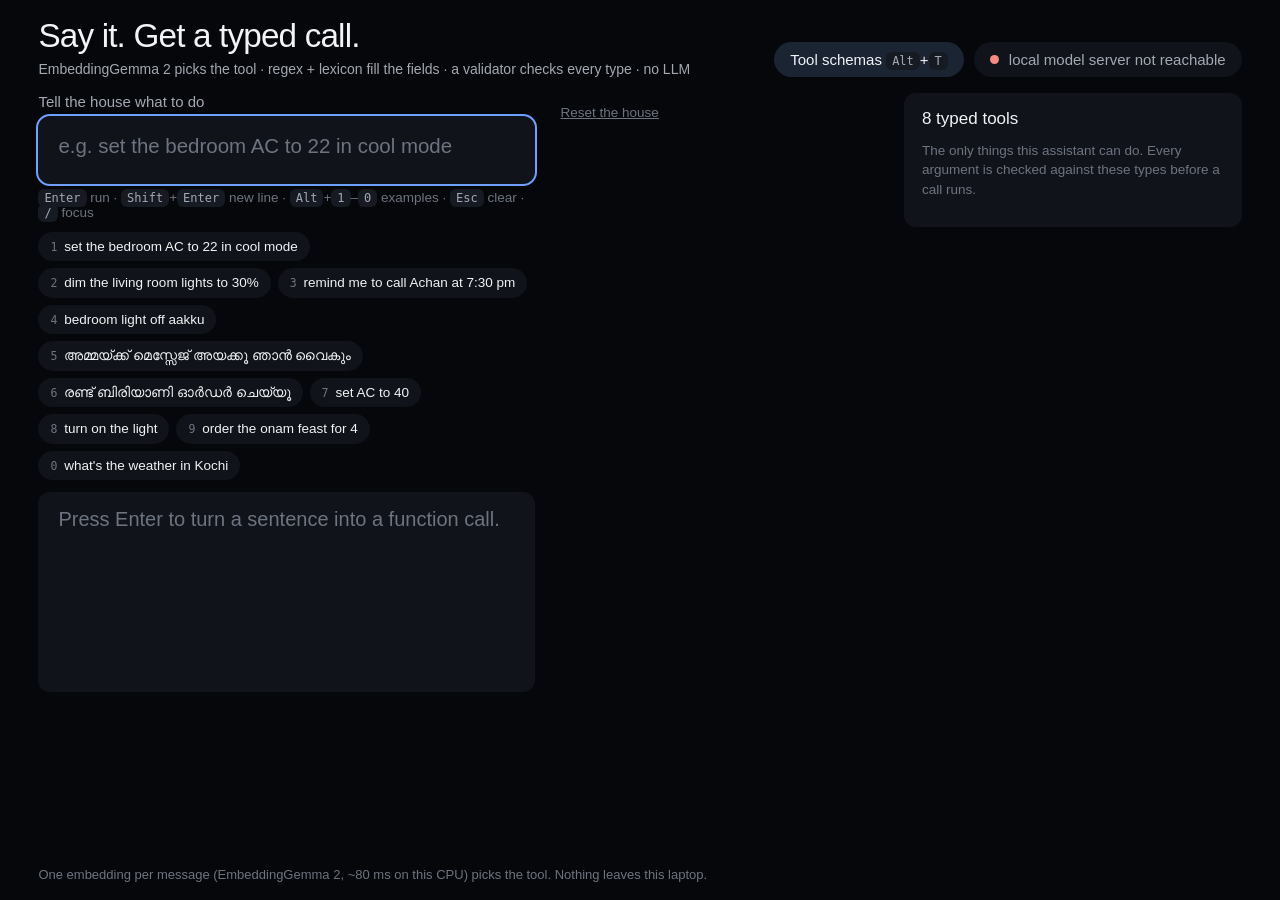
==== apps/typed-assistant/index.html @ 6cc01223 "Add on-device intent matcher and type-safe assistant apps, with deck slides (Demo 4 and 5)" ====
<!doctype html>
<html lang="en">
<head>
<meta charset="utf-8">
<meta name="viewport" content="width=device-width, initial-scale=1">
<title>Typed Assistant</title>
<style>
:root{
  color-scheme:dark;
  --bg:#05070a; --surface:#10141a; --surface-2:#161b23; --surface-hi:#1b2433;
  --ink:#f1f3f5; --muted:#a3a9b3; --faint:#6d7480;
  --blue:#6ea0ff; --blue-strong:#3f7ff0; --green:#7fcf98; --yellow:#f6c344; --red:#f28b82; --purple:#b49cff;
  --radius:12px;
  --sans:"Google Sans",Arial,Helvetica,"Nirmala UI","Noto Sans Malayalam",Kartika,sans-serif;
  --mono:"JetBrains Mono",ui-monospace,Menlo,Consolas,"Nirmala UI","Noto Sans Malayalam",monospace;
}
*{box-sizing:border-box}
html,body{margin:0;background:var(--bg);color:var(--ink);font-family:var(--sans)}
body{min-height:100dvh;padding:18px clamp(16px,3vw,48px) 16px;display:flex;flex-direction:column;gap:16px}
h1,h2,h3,p{margin:0}
button{font:inherit;color:inherit}
:focus-visible{outline:3px solid var(--blue);outline-offset:3px}

header{display:flex;align-items:flex-end;justify-content:space-between;gap:16px;flex-wrap:wrap}
h1{font-size:clamp(28px,2.6vw,42px);font-weight:500;letter-spacing:-.025em;line-height:1.1}
.sub{color:var(--muted);font-size:clamp(14px,1vw,17px);margin-top:6px}
.hright{display:flex;gap:10px;align-items:center;flex-wrap:wrap}
.status{display:inline-flex;align-items:center;gap:10px;background:var(--surface);border-radius:999px;padding:9px 16px;font-size:15px;color:var(--muted);white-space:nowrap}
.dot{width:9px;height:9px;border-radius:50%;background:var(--green)}
.status.busy .dot{background:var(--yellow)}
.status.err .dot{background:var(--red)}
.pill{background:var(--surface);border:0;border-radius:999px;padding:9px 16px;font-size:15px;color:var(--muted);cursor:pointer}
.pill:hover{background:var(--surface-hi);color:var(--ink)}
.pill[aria-expanded="true"]{background:var(--surface-hi);color:var(--ink)}

main{flex:1;display:grid;grid-template-columns:minmax(0,1.25fr) minmax(0,.8fr) minmax(0,.85fr);column-gap:clamp(16px,2vw,32px);align-items:start}
body.types-closed main{grid-template-columns:minmax(0,1.3fr) minmax(0,.9fr)}
body.types-closed #types{display:none}
.col{display:flex;flex-direction:column;gap:12px;min-width:0}
.k{font-size:15px;color:var(--muted)}

/* input */
.inwrap{display:flex;flex-direction:column;gap:6px}
textarea{width:100%;min-height:68px;resize:none;overflow:hidden;background:var(--surface);color:var(--ink);border:0;border-radius:var(--radius);padding:16px 20px;font:inherit;font-size:clamp(20px,1.6vw,26px);line-height:1.35}
textarea::placeholder{color:var(--faint)}
textarea:focus-visible{outline:2px solid var(--blue);outline-offset:0}
.pending{font-size:15px;color:var(--yellow);display:none;gap:10px;align-items:baseline;flex-wrap:wrap}
.pending.on{display:flex}
.pending button{background:none;border:0;color:var(--muted);cursor:pointer;padding:0;font-size:14px;text-decoration:underline}
.hint{font-size:13.5px;color:var(--faint)}
kbd{font-family:var(--mono);font-size:12px;background:var(--surface-2);color:var(--muted);border-radius:6px;padding:2px 6px}
.examples{display:flex;flex-wrap:wrap;gap:7px}
.ex{background:var(--surface);border:0;border-radius:999px;padding:6px 12px;cursor:pointer;font-size:clamp(13.5px,.9vw,15px);line-height:1.3;color:var(--ink);text-align:left}
.ex:hover{background:var(--surface-hi)}
.ex .n{font-family:var(--mono);font-size:11.5px;color:var(--faint);margin-right:7px}

/* result */
.result{background:var(--surface);border-radius:var(--radius);padding:16px 20px;display:flex;flex-direction:column;gap:10px;min-height:200px}
.verdict{display:flex;gap:12px;align-items:baseline;flex-wrap:wrap}
.verdict .badge{font-size:15px;font-weight:500;border-radius:8px;padding:4px 10px;background:var(--surface-hi)}
.ok .badge{color:var(--green)}
.clarify .badge{color:var(--yellow)}
.unsure .badge{color:var(--purple)}
.verdict .tool{font-family:var(--mono);font-size:15px;color:var(--muted)}
.question{font-size:clamp(21px,1.75vw,28px);font-weight:500;letter-spacing:-.015em;line-height:1.25;overflow-wrap:anywhere}
.clarify .question{color:var(--yellow)}
.unsure .question{color:var(--purple)}
pre.code{margin:0;background:#0a0d12;border-radius:10px;padding:14px 16px;font-family:var(--mono);font-size:clamp(16px,1.25vw,20px);line-height:1.45;white-space:pre-wrap;overflow-wrap:anywhere;color:var(--ink)}
pre.code .fn{color:var(--blue)}
pre.code .s{color:var(--green)}
pre.code .n{color:var(--yellow)}
pre.code .b{color:var(--purple)}
pre.code .p{color:var(--muted)}
pre.code .q{color:var(--red)}
pre.json{font-size:13px;color:var(--muted);padding:8px 14px}
.effect{font-size:16px;color:var(--green)}
.opts{display:flex;flex-wrap:wrap;gap:8px}
.opt{background:var(--surface-hi);border:0;border-radius:999px;padding:8px 15px;font-size:16px;cursor:pointer}
.opt:hover{background:#26324a}
.opt .n{font-family:var(--mono);font-size:11.5px;color:var(--faint);margin-right:6px}
.issues{margin:0;padding:0;list-style:none;font-size:15px;color:var(--muted);display:flex;flex-direction:column;gap:3px}
.trace{display:grid;grid-template-columns:max-content max-content minmax(0,1fr);gap:3px 12px;font-size:14px;align-items:baseline}
.trace .f{font-family:var(--mono);color:var(--ink)}
.trace .h{color:var(--faint)}
.trace .v{color:var(--muted);overflow-wrap:anywhere}
.waiting{color:var(--faint);font-size:20px}
.detail{display:grid;grid-template-columns:minmax(0,1.35fr) minmax(0,1fr);gap:16px;align-items:start}
.efflat{display:flex;flex-wrap:wrap;gap:6px 22px;align-items:baseline}

.lat{display:flex;flex-wrap:wrap;gap:6px 22px;font-size:15px;color:var(--muted);align-items:baseline}
.lat .ms{font-family:var(--mono);font-size:19px;color:var(--ink);font-variant-numeric:tabular-nums}
.ranks{display:flex;flex-direction:column;gap:6px}
.rk{display:grid;grid-template-columns:minmax(0,8.5em) minmax(0,1fr) 3.8em;gap:10px;align-items:center;font-size:14px}
.rk .nm{font-family:var(--mono);color:var(--muted);white-space:nowrap;overflow:hidden;text-overflow:ellipsis}
.rk .bar{height:7px;background:var(--surface-hi);border-radius:4px;overflow:hidden}
.rk .bar i{display:block;height:100%;background:#3a4a66;border-radius:4px}
.rk.top .nm{color:var(--ink)}
.rk.top .bar i{background:var(--blue)}
.rk .sc{font-family:var(--mono);text-align:right;color:var(--muted);font-variant-numeric:tabular-nums}

/* home */
.home{display:grid;grid-template-columns:repeat(2,minmax(0,1fr));gap:10px}
.tile{background:var(--surface);border-radius:var(--radius);padding:11px 14px;display:flex;flex-direction:column;gap:5px;min-width:0;transition:background .4s}
.tile.wide{grid-column:1/-1}
.tile.flash{background:#1d3150}
.tile h3{font-size:14px;font-weight:500;color:var(--muted)}
.tile .big{font-size:18px;line-height:1.3;overflow-wrap:anywhere}
.tile .small{font-size:13.5px;color:var(--muted);line-height:1.35;overflow-wrap:anywhere}
.tile .none{color:var(--faint)}
.lights{display:grid;grid-template-columns:repeat(4,minmax(0,1fr));gap:8px}
.bulb{display:flex;flex-direction:column;align-items:center;gap:4px;font-size:13px;color:var(--muted);text-align:center}
.bulb i{width:26px;height:26px;border-radius:50%;background:var(--surface-hi)}
.bulb.on i{background:var(--yellow);box-shadow:0 0 18px rgba(246,195,68,.55)}
.bulb.on{color:var(--ink)}
.doors{display:flex;gap:16px;flex-wrap:wrap;font-size:16px}
.doors .lk{color:var(--green)} .doors .ul{color:var(--red)}
.calllog{display:flex;flex-direction:column;gap:3px;font-family:var(--mono);font-size:12.5px;color:var(--muted)}
.calllog span{overflow-wrap:anywhere}
.reset{align-self:flex-start;background:none;border:0;color:var(--faint);font-size:13.5px;cursor:pointer;padding:0;text-decoration:underline}

/* types */
#types{background:var(--surface);border-radius:var(--radius);padding:16px 18px;display:flex;flex-direction:column;gap:12px;max-height:calc(100dvh - 130px);overflow:auto}
#types h2{font-size:17px;font-weight:500}
#types .tsub{font-size:13.5px;color:var(--faint);line-height:1.45}
.sig{display:flex;flex-direction:column;gap:3px}
.sig code{font-family:var(--mono);font-size:13px;line-height:1.5;color:var(--muted);overflow-wrap:anywhere}
.sig code .fn{color:var(--blue)}
.sig code .pn{color:var(--ink)}
.sig code .opt{background:none;padding:0;font-size:inherit;color:var(--faint);border-radius:0;cursor:auto}
.sig .d{font-size:13px;color:var(--faint)}

footer{font-size:13px;color:var(--faint);line-height:1.5}

@media (max-width:1180px){
  main,body.types-closed main{grid-template-columns:minmax(0,1.3fr) minmax(0,.9fr)}
  #types{grid-column:1/-1;max-height:none;margin-top:16px}
}
@media (max-width:760px){
  body{padding-top:16px;gap:14px}
  main,body.types-closed main{grid-template-columns:minmax(0,1fr);row-gap:16px}
  #types{margin-top:0}
  .status{white-space:normal}
  .detail{grid-template-columns:minmax(0,1fr)}
  .hint{display:none}
  .trace{grid-template-columns:max-content minmax(0,1fr)}
  .trace .h{display:none}
  .rk{grid-template-columns:minmax(0,8.5em) minmax(0,1fr) 3.8em}
}
</style>
</head>
<body>
<header>
  <div>
    <h1>Say it. Get a typed call.</h1>
    <p class="sub">EmbeddingGemma 2 picks the tool · regex + lexicon fill the fields · a validator checks every type · no LLM</p>
  </div>
  <div class="hright">
    <button class="pill" id="typesBtn" type="button" aria-controls="types" aria-expanded="true">Tool schemas <kbd>Alt</kbd>+<kbd>T</kbd></button>
    <div class="status" id="status" role="status"><span class="dot"></span><span id="statusText">running locally on CPU · offline</span></div>
  </div>
</header>

<main>
  <section class="col" aria-label="Command and result">
    <div class="inwrap">
      <label class="k" for="q">Tell the house what to do</label>
      <textarea id="q" rows="1" placeholder="e.g. set the bedroom AC to 22 in cool mode" autofocus spellcheck="false"></textarea>
      <div class="pending" id="pending" aria-live="polite"><span id="pendingText"></span><button type="button" id="cancelPending">cancel</button></div>
      <p class="hint"><kbd>Enter</kbd> run · <kbd>Shift</kbd>+<kbd>Enter</kbd> new line · <kbd>Alt</kbd>+<kbd>1</kbd>–<kbd>0</kbd> examples · <kbd>Esc</kbd> clear · <kbd>/</kbd> focus</p>
    </div>
    <div class="examples" id="examples" aria-label="Example commands"></div>
    <div class="result" id="result" aria-live="polite"><span class="waiting">Press Enter to turn a sentence into a function call.</span></div>
  </section>

  <section class="col" aria-label="Home state">
    <div class="home" id="home"></div>
    <button class="reset" id="reset" type="button">Reset the house</button>
  </section>

  <aside id="types" aria-label="Tool schemas">
    <h2>8 typed tools</h2>
    <p class="tsub">The only things this assistant can do. Every argument is checked against these types before a call runs.</p>
    <div id="sigs"></div>
  </aside>
</main>

<footer id="foot">One embedding per message (EmbeddingGemma 2, ~80 ms on this CPU) picks the tool. Nothing leaves this laptop.</footer>

<script>
const EXAMPLES = [
  ["set the bedroom AC to 22 in cool mode"],
  ["dim the living room lights to 30%"],
  ["remind me to call Achan at 7:30 pm"],
  ["bedroom light off aakku", "Manglish: turn the bedroom light off"],
  ["അമ്മയ്ക്ക് മെസ്സേജ് അയക്കൂ ഞാൻ വൈകും", "Malayalam: message Amma, I'll be late"],
  ["രണ്ട് ബിരിയാണി ഓർഡർ ചെയ്യൂ", "Malayalam: order two biryanis"],
  ["set AC to 40"],
  ["turn on the light"],
  ["order the onam feast for 4", "no synonym for the dish: picked by meaning"],
  ["what's the weather in Kochi"],
];
const $ = id => document.getElementById(id);
const box = $("q"), result = $("result"), status = $("status"), statusText = $("statusText");
let ctrl = null, seq = 0, pending = null, lastQuery = "", state = null, flashKeys = [];
const esc = s => String(s).replace(/[&<>"]/g, c => ({"&":"&amp;","<":"&lt;",">":"&gt;",'"':"&quot;"}[c]));

EXAMPLES.forEach(([text, gloss], i) => {
  const b = document.createElement("button");
  b.type = "button"; b.className = "ex";
  b.innerHTML = `<span class="n">${(i + 1) % 10}</span><span class="t"></span>`;
  b.querySelector(".t").textContent = text;
  if (gloss) { b.title = gloss; if (/[\u0D00-\u0D7F]/.test(text) || /aakku/.test(text)) b.lang = "ml"; }
  b.setAttribute("aria-label", `Example ${(i + 1) % 10}: ${text}${gloss ? " (" + gloss + ")" : ""}`);
  b.addEventListener("click", () => runText(text, true));
  $("examples").appendChild(b);
});

function runText(text, fresh) {
  if (fresh) clearPending();
  box.value = text; grow(); box.focus(); run();
}
function grow() { box.style.height = "auto"; box.style.height = Math.max(68, box.scrollHeight + 2) + "px"; }
box.addEventListener("input", grow);

/* ---------- code rendering ---------- */
function val(v) {
  if (v === true || v === false) return `<span class="b">${v ? "True" : "False"}</span>`;
  if (typeof v === "number") return `<span class="n">${v}</span>`;
  return `<span class="s">${esc(JSON.stringify(v))}</span>`;
}
function callHtml(tool, args, missing) {
  const parts = Object.entries(args).map(([k, v]) => `${esc(k)}=${val(v)}`);
  (missing || []).forEach(f => parts.push(`${esc(f)}=<span class="q">?</span>`));
  return `<span class="fn">${esc(tool)}</span><span class="p">(</span>${parts.join('<span class="p">, </span>')}<span class="p">)</span>`;
}

function latency(d) {
  const ex = d.ms.extract + d.ms.validate;
  return `<div class="lat"><span><span class="ms">${d.cached ? d.ms.embed.toFixed(1) : Math.round(d.ms.embed)}</span> ms embed${d.cached ? " (cached)" : ""}</span>
    <span><span class="ms">${ex < 1 ? ex.toFixed(2) : ex.toFixed(1)}</span> ms extract + validate</span>
    <span><span class="ms">${Math.round(d.ms.total)}</span> ms total</span></div>`;
}
function ranks(d) {
  const w = s => Math.max(2, Math.min(100, (s - 0.6) / 0.4 * 100));
  return `<div class="ranks" aria-label="Tool scores">${d.ranked.slice(0, 3).map((r, i) =>
    `<div class="rk ${i === 0 ? "top" : ""}"><span class="nm">${esc(r.tool)}</span><span class="bar"><i style="width:${w(r.score)}%"></i></span><span class="sc">${r.score.toFixed(3)}</span></div>`).join("")}</div>`;
}
function traceHtml(d) {
  if (!d.trace.length) return "";
  return `<div class="trace" aria-label="How each field was filled">${d.trace.map(t =>
    `<span class="f">${esc(t.field)}</span><span class="h">${esc(t.how)}</span><span class="v">${esc(t.value)}</span>`).join("")}</div>`;
}

function render(d) {
  const sc = d.score != null ? d.score.toFixed(3) : "";
  let h = "";
  if (d.status === "ok") {
    result.className = "result ok";
    h += `<div class="verdict"><span class="badge">✅ Valid typed call</span><span class="tool">${esc(d.tool)} · score ${sc}${d.mode === "answer" ? " · completed by your answer" : ""}</span></div>`;
    h += `<pre class="code" aria-label="Function call">${callHtml(d.tool, d.args)}</pre>`;
    h += `<pre class="code json" aria-label="JSON">${esc(JSON.stringify(d.json))}</pre>`;
    h += `<div class="efflat"><span class="effect">Executed: ${esc(d.effect)}</span>${latency(d)}</div>`;
  } else if (d.status === "clarify") {
    result.className = "result clarify";
    const missing = d.issues.filter(i => i.kind === "missing").map(i => i.field);
    const bad = d.issues.filter(i => i.kind !== "missing").map(i => i.field);
    const shown = Object.fromEntries(Object.entries(d.args).filter(([k]) => !bad.includes(k)));
    h += `<div class="verdict"><span class="badge">❓ Needs an answer, nothing ran</span><span class="tool">${esc(d.tool)} · score ${sc}</span></div>`;
    h += `<p class="question">${esc(d.question)}</p>`;
    if (d.options.length) h += `<div class="opts">${d.options.map((o, i) => `<button type="button" class="opt" data-answer="${esc(o)}">${esc(o)}</button>`).join("")}</div>`;
    h += `<pre class="code" aria-label="Partial call">${callHtml(d.tool, shown, [...bad, ...missing.filter(f => !bad.includes(f))])}</pre>`;
    if (d.issues.length > 1) h += `<ul class="issues">${d.issues.slice(1).map(i => `<li>Then: ${esc(i.question)}</li>`).join("")}</ul>`;
    h += latency(d);
  } else {
    result.className = "result unsure";
    h += `<div class="verdict"><span class="badge">🤷 Unsure which action, nothing ran</span><span class="tool">${esc(d.reason)}</span></div>`;
    h += `<p class="question">${esc(d.question)}</p>`;
    h += `<div class="opts">${d.options.map((o, i) => `<button type="button" class="opt" data-tool="${esc(o)}">${esc(o)}</button>`).join("")}</div>`;
    h += latency(d);
  }
  h += `<div class="detail">${traceHtml(d) || '<span class="hint">No fields extracted: the tool is not chosen yet.</span>'}${ranks(d)}</div>`;
  result.innerHTML = h;
  result.querySelectorAll("[data-answer]").forEach(b => b.addEventListener("click", () => answer(b.dataset.answer)));
  result.querySelectorAll("[data-tool]").forEach(b => b.addEventListener("click", () => chooseTool(b.dataset.tool)));

  if (d.status === "clarify") {
    pending = {tool: d.tool, args: d.args, field: d.issues[0].field};
    $("pendingText").textContent = `Answering ${d.tool}: type the ${d.issues[0].field}, pick an option, or type a new command.`;
    $("pending").classList.add("on");
    if (document.activeElement === box || document.activeElement === document.body) box.select();  // typing replaces the old command
  } else clearPending();
  if (d.status === "ok") flashKeys = flashFor(d.tool);
  renderHome(d.state);
}

function clearPending() { pending = null; $("pending").classList.remove("on"); }

/* ---------- requests ---------- */
async function call(params) {
  if (ctrl) ctrl.abort();
  ctrl = new AbortController();
  const my = ++seq;
  setStatus("busy");
  try {
    const r = await fetch("/api/parse?" + new URLSearchParams(params), {signal: ctrl.signal});
    if (!r.ok) throw new Error("HTTP " + r.status);
    const d = await r.json();
    if (my !== seq) return;
    render(d); setStatus("");
  } catch (e) {
    if (e.name === "AbortError") return;
    setStatus("err", "local model server not reachable");
  }
}
function run() {
  const text = box.value.trim();
  if (!text) return;
  if (pending) {
    call({q: text, tool: pending.tool, prev: JSON.stringify(pending.args), field: pending.field});
  } else {
    lastQuery = text;
    call({q: text});
  }
}
function answer(text) { box.value = text; grow(); run(); }
function chooseTool(tool) { clearPending(); box.value = lastQuery; grow(); call({q: lastQuery, tool}); }

function setStatus(kind, msg) {
  status.className = "status " + kind;
  statusText.textContent = msg || (kind === "busy" ? "embedding on CPU…" : "running locally on CPU · offline");
}

/* ---------- home ---------- */
const FLASH = {set_light: "lights", set_ac: "ac", set_timer: "timer", play_music: "music", send_message: "message",
               set_reminder: "reminders", lock_door: "doors", order_food: "order"};
function flashFor(tool) { return [FLASH[tool]]; }
function tile(key, title, body, wide) {
  return `<div class="tile ${wide ? "wide" : ""} ${flashKeys.includes(key) ? "flash" : ""}" data-k="${key}"><h3>${title}</h3>${body}</div>`;
}
const none = t => `<span class="small none">${t}</span>`;
function renderHome(s) {
  if (!s) return;
  state = s;
  const L = Object.entries(s.lights).map(([room, l]) =>
    `<div class="bulb ${l.on ? "on" : ""}"><i style="${l.on ? `opacity:${0.35 + 0.65 * l.brightness / 100}` : ""}"></i>${esc(room)}<span class="small">${l.on ? l.brightness + "%" : "off"}</span></div>`).join("");
  const ac = Object.entries(s.ac);
  const tm = s.timer;
  let h = tile("lights", "Lights", `<div class="lights">${L}</div>`, true);
  h += tile("ac", "AC", ac.length ? ac.map(([r, a]) => `<span class="big">${esc(r)} · ${a.temperature}°C</span><span class="small">${esc(a.mode)} mode</span>`).join("") : none("off everywhere"));
  h += tile("doors", "Doors", `<div class="doors">${Object.entries(s.doors).map(([d, l]) => `<span>${esc(d)} <span class="${l ? "lk" : "ul"}">${l ? "locked" : "unlocked"}</span></span>`).join("")}</div>`);
  h += tile("timer", "Timer", tm ? `<span class="big" id="timerLeft"></span><span class="small">${tm.minutes} min${tm.label ? " · " + esc(tm.label) : ""}</span>` : none("no timer"));
  h += tile("music", "Now playing", s.music ? `<span class="big">${esc(s.music.genre)}</span><span class="small">volume ${s.music.volume}</span>` : none("nothing"));
  h += tile("message", "Last message", s.message ? `<span class="big">to ${esc(s.message.contact)}</span><span class="small">“${esc(s.message.text)}” · ${s.message.at}</span>` : none("none sent"), true);
  h += tile("reminders", "Reminders", s.reminders.length ? s.reminders.map(r => `<span class="small"><b style="color:var(--ink);font-weight:500">${r.time}</b> ${esc(r.text)}</span>`).join("") : none("none"));
  h += tile("order", "Food order", s.order ? `<span class="big">${s.order.quantity} × ${esc(s.order.dish)}</span><span class="small">on the way · ${s.order.at}</span>` : none("nothing ordered"));
  h += tile("log", "Executed calls", s.log.length ? `<div class="calllog">${s.log.slice(0, 4).map(l => `<span>${esc(l.code)}</span>`).join("")}</div>` : none("none yet"), true);
  $("home").innerHTML = h;
  tickTimer();
  if (flashKeys.length) setTimeout(() => { document.querySelectorAll(".tile.flash").forEach(t => t.classList.remove("flash")); flashKeys = []; }, 900);
}
function tickTimer() {
  const el = $("timerLeft");
  if (!el || !state || !state.timer) return;
  const left = Math.max(0, Math.round(state.timer.ends_at - Date.now() / 1000));
  el.textContent = left ? `${Math.floor(left / 60)}:${String(left % 60).padStart(2, "0")} left` : "done";
}
setInterval(tickTimer, 1000);

/* ---------- schemas ---------- */
function sigHtml(t) {
  const ps = t.params.map(p => `<span class="pn">${esc(p.name)}</span>: ${esc(p.type)}${p.required ? "" : ' <span class="opt">= None</span>'}`);
  return `<div class="sig"><code><span class="fn">${esc(t.name)}</span>(${ps.join(", ")})</code><span class="d">${esc(t.description)}</span></div>`;
}
function setTypes(open) {
  document.body.classList.toggle("types-closed", !open);
  $("typesBtn").setAttribute("aria-expanded", open);
}
$("typesBtn").addEventListener("click", () => setTypes(document.body.classList.contains("types-closed")));

/* ---------- keys ---------- */
box.addEventListener("keydown", e => {
  if (e.key === "Enter" && !e.shiftKey && !e.isComposing) { e.preventDefault(); run(); }
});
document.addEventListener("keydown", e => {
  if (e.altKey && /^[0-9]$/.test(e.key)) { e.preventDefault(); runText(EXAMPLES[(+e.key + 9) % 10][0], true); }
  else if (e.altKey && (e.key === "t" || e.key === "T")) { e.preventDefault(); $("typesBtn").click(); }
  else if (e.key === "Escape") { clearPending(); box.value = ""; grow(); box.focus(); }
  else if (e.key === "/" && document.activeElement !== box) { e.preventDefault(); box.focus(); }
});
$("cancelPending").addEventListener("click", () => { clearPending(); box.focus(); });
$("reset").addEventListener("click", async () => { const r = await fetch("/api/reset"); renderHome(await r.json()); clearPending(); });

const params = new URLSearchParams(location.search);
if (params.get("types") === "0" || (!params.has("types") && innerWidth < 1180)) setTypes(false);
fetch("/api/info").then(r => r.json()).then(i => {
  $("sigs").innerHTML = i.tools.map(sigHtml).join("");
  $("foot").textContent = `One ${i.dims}-D embedding per message, compared with ${i.tools.length} tool prototypes (description + ${i.examples} example utterances). Confident when top score ≥ ${i.min_score} and ≥ ${i.min_gap} ahead of #2. Enum fallback by meaning only when one value leads by ≥ ${i.enum_gap}. Model ${i.model} loaded in ${i.load_s} s. Nothing leaves this laptop.`;
}).catch(() => {});
fetch("/api/state").then(r => r.json()).then(s => { if (!state) renderHome(s); }).catch(() => setStatus("err", "local model server not reachable"));
const pre = params.get("q");
if (pre) runText(pre, true);
</script>
</body>
</html>
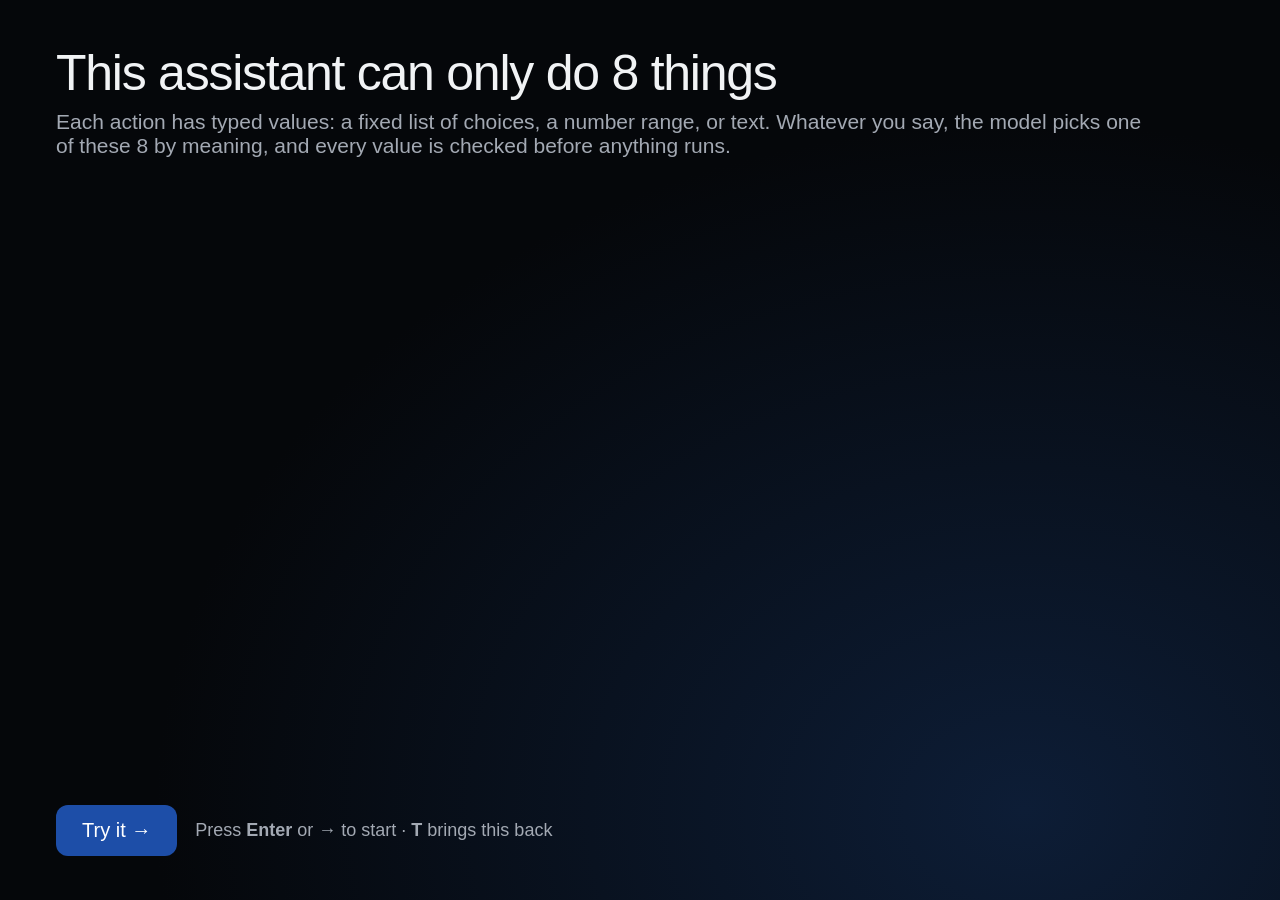
==== commit 740334cd: "Type-safe assistant: projector-friendly UI; intro of the 8 actions first, a strip that lights up the" ====
--- a/apps/typed-assistant/index.html
+++ b/apps/typed-assistant/index.html
@@ -1,404 +1,297 @@
 <!doctype html>
 <html lang="en">
 <head>
-<meta charset="utf-8">
-<meta name="viewport" content="width=device-width, initial-scale=1">
-<title>Typed Assistant</title>
+<meta charset="utf-8"><meta name="viewport" content="width=device-width, initial-scale=1">
+<title>Type-safe assistant</title>
 <style>
-:root{
-  color-scheme:dark;
-  --bg:#05070a; --surface:#10141a; --surface-2:#161b23; --surface-hi:#1b2433;
-  --ink:#f1f3f5; --muted:#a3a9b3; --faint:#6d7480;
-  --blue:#6ea0ff; --blue-strong:#3f7ff0; --green:#7fcf98; --yellow:#f6c344; --red:#f28b82; --purple:#b49cff;
-  --radius:12px;
-  --sans:"Google Sans",Arial,Helvetica,"Nirmala UI","Noto Sans Malayalam",Kartika,sans-serif;
-  --mono:"JetBrains Mono",ui-monospace,Menlo,Consolas,"Nirmala UI","Noto Sans Malayalam",monospace;
-}
+:root{color-scheme:dark;--bg:#05070a;--surface:#10141a;--surface-2:#161b23;--surface-hi:#1b2433;--ink:#f1f3f5;--muted:#a3a9b3;--faint:#6d7480;
+  --blue:#6ea0ff;--green:#7fcf98;--yellow:#f6c344;--red:#f28b82;--radius:14px;
+  --sans:Arial,Helvetica,"Nirmala UI","Noto Sans Malayalam",sans-serif;--mono:"JetBrains Mono",Consolas,ui-monospace,"Nirmala UI",monospace}
 *{box-sizing:border-box}
-html,body{margin:0;background:var(--bg);color:var(--ink);font-family:var(--sans)}
-body{min-height:100dvh;padding:18px clamp(16px,3vw,48px) 16px;display:flex;flex-direction:column;gap:16px}
-h1,h2,h3,p{margin:0}
-button{font:inherit;color:inherit}
-:focus-visible{outline:3px solid var(--blue);outline-offset:3px}
-
-header{display:flex;align-items:flex-end;justify-content:space-between;gap:16px;flex-wrap:wrap}
-h1{font-size:clamp(28px,2.6vw,42px);font-weight:500;letter-spacing:-.025em;line-height:1.1}
-.sub{color:var(--muted);font-size:clamp(14px,1vw,17px);margin-top:6px}
-.hright{display:flex;gap:10px;align-items:center;flex-wrap:wrap}
-.status{display:inline-flex;align-items:center;gap:10px;background:var(--surface);border-radius:999px;padding:9px 16px;font-size:15px;color:var(--muted);white-space:nowrap}
-.dot{width:9px;height:9px;border-radius:50%;background:var(--green)}
-.status.busy .dot{background:var(--yellow)}
-.status.err .dot{background:var(--red)}
-.pill{background:var(--surface);border:0;border-radius:999px;padding:9px 16px;font-size:15px;color:var(--muted);cursor:pointer}
-.pill:hover{background:var(--surface-hi);color:var(--ink)}
-.pill[aria-expanded="true"]{background:var(--surface-hi);color:var(--ink)}
-
-main{flex:1;display:grid;grid-template-columns:minmax(0,1.25fr) minmax(0,.8fr) minmax(0,.85fr);column-gap:clamp(16px,2vw,32px);align-items:start}
-body.types-closed main{grid-template-columns:minmax(0,1.3fr) minmax(0,.9fr)}
-body.types-closed #types{display:none}
-.col{display:flex;flex-direction:column;gap:12px;min-width:0}
-.k{font-size:15px;color:var(--muted)}
-
+html,body{margin:0;height:100%}
+body{background:radial-gradient(ellipse at 80% 90%,#0d1d36,#05070a 60%);color:var(--ink);font-family:var(--sans);display:flex;flex-direction:column;min-height:100dvh;padding:40px 56px 28px}
+button{font:inherit;color:inherit;border:0;cursor:pointer}
+header{display:flex;align-items:flex-start;justify-content:space-between;gap:24px}
+h1{margin:0;font-weight:500;font-size:46px;letter-spacing:-.025em}
+.sub{margin:8px 0 0;color:var(--muted);font-size:19px}
+.status{display:flex;align-items:center;gap:10px;background:var(--surface);border-radius:999px;padding:10px 18px;font-size:16px;color:var(--muted);white-space:nowrap}
+.status i{width:9px;height:9px;border-radius:50%;background:var(--green)}
+.status.busy i{background:var(--yellow)}.status.err i{background:var(--red)}
+main{flex:1;display:grid;grid-template-columns:1.45fr 1fr;gap:40px;margin-top:30px;min-height:0}
 /* input */
-.inwrap{display:flex;flex-direction:column;gap:6px}
-textarea{width:100%;min-height:68px;resize:none;overflow:hidden;background:var(--surface);color:var(--ink);border:0;border-radius:var(--radius);padding:16px 20px;font:inherit;font-size:clamp(20px,1.6vw,26px);line-height:1.35}
-textarea::placeholder{color:var(--faint)}
-textarea:focus-visible{outline:2px solid var(--blue);outline-offset:0}
-.pending{font-size:15px;color:var(--yellow);display:none;gap:10px;align-items:baseline;flex-wrap:wrap}
-.pending.on{display:flex}
-.pending button{background:none;border:0;color:var(--muted);cursor:pointer;padding:0;font-size:14px;text-decoration:underline}
-.hint{font-size:13.5px;color:var(--faint)}
-kbd{font-family:var(--mono);font-size:12px;background:var(--surface-2);color:var(--muted);border-radius:6px;padding:2px 6px}
-.examples{display:flex;flex-wrap:wrap;gap:7px}
-.ex{background:var(--surface);border:0;border-radius:999px;padding:6px 12px;cursor:pointer;font-size:clamp(13.5px,.9vw,15px);line-height:1.3;color:var(--ink);text-align:left}
-.ex:hover{background:var(--surface-hi)}
-.ex .n{font-family:var(--mono);font-size:11.5px;color:var(--faint);margin-right:7px}
-
-/* result */
-.result{background:var(--surface);border-radius:var(--radius);padding:16px 20px;display:flex;flex-direction:column;gap:10px;min-height:200px}
-.verdict{display:flex;gap:12px;align-items:baseline;flex-wrap:wrap}
-.verdict .badge{font-size:15px;font-weight:500;border-radius:8px;padding:4px 10px;background:var(--surface-hi)}
-.ok .badge{color:var(--green)}
-.clarify .badge{color:var(--yellow)}
-.unsure .badge{color:var(--purple)}
-.verdict .tool{font-family:var(--mono);font-size:15px;color:var(--muted)}
-.question{font-size:clamp(21px,1.75vw,28px);font-weight:500;letter-spacing:-.015em;line-height:1.25;overflow-wrap:anywhere}
-.clarify .question{color:var(--yellow)}
-.unsure .question{color:var(--purple)}
-pre.code{margin:0;background:#0a0d12;border-radius:10px;padding:14px 16px;font-family:var(--mono);font-size:clamp(16px,1.25vw,20px);line-height:1.45;white-space:pre-wrap;overflow-wrap:anywhere;color:var(--ink)}
-pre.code .fn{color:var(--blue)}
-pre.code .s{color:var(--green)}
-pre.code .n{color:var(--yellow)}
-pre.code .b{color:var(--purple)}
-pre.code .p{color:var(--muted)}
-pre.code .q{color:var(--red)}
-pre.json{font-size:13px;color:var(--muted);padding:8px 14px}
-.effect{font-size:16px;color:var(--green)}
-.opts{display:flex;flex-wrap:wrap;gap:8px}
-.opt{background:var(--surface-hi);border:0;border-radius:999px;padding:8px 15px;font-size:16px;cursor:pointer}
-.opt:hover{background:#26324a}
-.opt .n{font-family:var(--mono);font-size:11.5px;color:var(--faint);margin-right:6px}
-.issues{margin:0;padding:0;list-style:none;font-size:15px;color:var(--muted);display:flex;flex-direction:column;gap:3px}
-.trace{display:grid;grid-template-columns:max-content max-content minmax(0,1fr);gap:3px 12px;font-size:14px;align-items:baseline}
-.trace .f{font-family:var(--mono);color:var(--ink)}
-.trace .h{color:var(--faint)}
-.trace .v{color:var(--muted);overflow-wrap:anywhere}
-.waiting{color:var(--faint);font-size:20px}
-.detail{display:grid;grid-template-columns:minmax(0,1.35fr) minmax(0,1fr);gap:16px;align-items:start}
-.efflat{display:flex;flex-wrap:wrap;gap:6px 22px;align-items:baseline}
-
-.lat{display:flex;flex-wrap:wrap;gap:6px 22px;font-size:15px;color:var(--muted);align-items:baseline}
-.lat .ms{font-family:var(--mono);font-size:19px;color:var(--ink);font-variant-numeric:tabular-nums}
-.ranks{display:flex;flex-direction:column;gap:6px}
-.rk{display:grid;grid-template-columns:minmax(0,8.5em) minmax(0,1fr) 3.8em;gap:10px;align-items:center;font-size:14px}
-.rk .nm{font-family:var(--mono);color:var(--muted);white-space:nowrap;overflow:hidden;text-overflow:ellipsis}
-.rk .bar{height:7px;background:var(--surface-hi);border-radius:4px;overflow:hidden}
-.rk .bar i{display:block;height:100%;background:#3a4a66;border-radius:4px}
-.rk.top .nm{color:var(--ink)}
-.rk.top .bar i{background:var(--blue)}
-.rk .sc{font-family:var(--mono);text-align:right;color:var(--muted);font-variant-numeric:tabular-nums}
-
+.ask{display:flex;gap:12px}
+#box{flex:1;font:inherit;font-size:30px;color:var(--ink);background:var(--surface);border:2px solid #2a3343;border-radius:var(--radius);padding:18px 22px;outline:0;resize:none;line-height:1.3}
+#box:focus{border-color:var(--blue)}
+#go{background:#1d4ea8;border-radius:var(--radius);padding:0 26px;font-size:20px}
+.pending{display:none;margin-top:10px;font-size:16px;color:var(--yellow)}
+.pending.on{display:block}
+.pending button{background:none;color:var(--muted);text-decoration:underline;padding:0 0 0 8px;font-size:15px}
+.examples{display:flex;flex-wrap:wrap;gap:10px;margin-top:18px}
+.examples button{background:var(--surface);border-radius:999px;padding:10px 16px;font-size:18px;color:#dfe3e8}
+.examples button:hover,.examples button:focus-visible{background:var(--surface-hi);outline:0}
+.examples kbd{font:13px var(--mono);color:var(--faint);margin-right:8px}
+/* answer card */
+.card{margin-top:26px;background:var(--surface);border-radius:20px;padding:28px 32px;min-height:250px}
+.card.ok{background:linear-gradient(0deg,#0f1a14,#10141a 70%)}
+.card.clarify{background:linear-gradient(0deg,#1d180c,#10141a 70%)}
+.verdict{font-size:20px;font-weight:600}
+.ok .verdict{color:var(--green)}.clarify .verdict{color:var(--yellow)}.unsure .verdict{color:var(--muted)}
+.call{margin:16px 0 0;font:500 31px/1.4 var(--mono);white-space:pre-wrap;word-break:break-word}
+.call .fn{color:var(--blue)}.call .k{color:var(--muted)}.call .s{color:var(--green)}.call .n{color:var(--yellow)}.call .q{color:var(--red)}
+.done{margin-top:16px;font-size:22px;color:var(--ink)}
+.question{margin:14px 0 0;font-size:32px;line-height:1.3;color:var(--yellow)}
+.unsure .question{color:var(--ink)}
+.partial{margin-top:14px;font:20px var(--mono);color:var(--muted)}
+.partial .q{color:var(--red)}
+.opts{display:flex;flex-wrap:wrap;gap:10px;margin-top:18px}
+.opts button{background:var(--surface-hi);border-radius:12px;padding:12px 20px;font-size:21px}
+.opts button:hover,.opts button:focus-visible{background:#26344c;outline:0}
+.meta{margin-top:18px;font-size:15px;color:var(--faint)}
+.empty{color:var(--faint);font-size:22px;line-height:1.5}
 /* home */
-.home{display:grid;grid-template-columns:repeat(2,minmax(0,1fr));gap:10px}
-.tile{background:var(--surface);border-radius:var(--radius);padding:11px 14px;display:flex;flex-direction:column;gap:5px;min-width:0;transition:background .4s}
+.home h2{margin:0 0 14px;font-size:16px;font-weight:600;color:var(--muted)}
+.tiles{display:grid;grid-template-columns:1fr 1fr;gap:14px}
+.tile{background:var(--surface);border-radius:var(--radius);padding:20px 22px;transition:background .6s,box-shadow .6s;min-height:132px}
 .tile.wide{grid-column:1/-1}
-.tile.flash{background:#1d3150}
-.tile h3{font-size:14px;font-weight:500;color:var(--muted)}
-.tile .big{font-size:18px;line-height:1.3;overflow-wrap:anywhere}
-.tile .small{font-size:13.5px;color:var(--muted);line-height:1.35;overflow-wrap:anywhere}
-.tile .none{color:var(--faint)}
-.lights{display:grid;grid-template-columns:repeat(4,minmax(0,1fr));gap:8px}
-.bulb{display:flex;flex-direction:column;align-items:center;gap:4px;font-size:13px;color:var(--muted);text-align:center}
-.bulb i{width:26px;height:26px;border-radius:50%;background:var(--surface-hi)}
-.bulb.on i{background:var(--yellow);box-shadow:0 0 18px rgba(246,195,68,.55)}
-.bulb.on{color:var(--ink)}
-.doors{display:flex;gap:16px;flex-wrap:wrap;font-size:16px}
-.doors .lk{color:var(--green)} .doors .ul{color:var(--red)}
-.calllog{display:flex;flex-direction:column;gap:3px;font-family:var(--mono);font-size:12.5px;color:var(--muted)}
-.calllog span{overflow-wrap:anywhere}
-.reset{align-self:flex-start;background:none;border:0;color:var(--faint);font-size:13.5px;cursor:pointer;padding:0;text-decoration:underline}
-
-/* types */
-#types{background:var(--surface);border-radius:var(--radius);padding:16px 18px;display:flex;flex-direction:column;gap:12px;max-height:calc(100dvh - 130px);overflow:auto}
-#types h2{font-size:17px;font-weight:500}
-#types .tsub{font-size:13.5px;color:var(--faint);line-height:1.45}
-.sig{display:flex;flex-direction:column;gap:3px}
-.sig code{font-family:var(--mono);font-size:13px;line-height:1.5;color:var(--muted);overflow-wrap:anywhere}
-.sig code .fn{color:var(--blue)}
-.sig code .pn{color:var(--ink)}
-.sig code .opt{background:none;padding:0;font-size:inherit;color:var(--faint);border-radius:0;cursor:auto}
-.sig .d{font-size:13px;color:var(--faint)}
-
-footer{font-size:13px;color:var(--faint);line-height:1.5}
-
-@media (max-width:1180px){
-  main,body.types-closed main{grid-template-columns:minmax(0,1.3fr) minmax(0,.9fr)}
-  #types{grid-column:1/-1;max-height:none;margin-top:16px}
-}
-@media (max-width:760px){
-  body{padding-top:16px;gap:14px}
-  main,body.types-closed main{grid-template-columns:minmax(0,1fr);row-gap:16px}
-  #types{margin-top:0}
-  .status{white-space:normal}
-  .detail{grid-template-columns:minmax(0,1fr)}
-  .hint{display:none}
-  .trace{grid-template-columns:max-content minmax(0,1fr)}
-  .trace .h{display:none}
-  .rk{grid-template-columns:minmax(0,8.5em) minmax(0,1fr) 3.8em}
-}
+.tile.flash{background:var(--surface-hi);box-shadow:0 0 0 2px var(--blue) inset}
+.tile h3{margin:0 0 12px;font-size:15px;font-weight:600;color:var(--muted)}
+.big{display:block;font-size:26px}
+.small{display:block;font-size:16px;color:var(--muted);margin-top:4px}
+.bulbs{display:grid;grid-template-columns:repeat(4,1fr);gap:8px;text-align:center;font-size:15px;color:var(--muted)}
+.bulbs i{display:block;width:34px;height:34px;margin:0 auto 8px;border-radius:50%;background:#262c36;transition:background .4s,box-shadow .4s}
+.bulbs .on i{background:var(--yellow);box-shadow:0 0 22px #f6c34488}
+.bulbs .on{color:var(--ink)}
+.lk{color:var(--green)}.ul{color:var(--red)}
+.foot{display:flex;justify-content:space-between;align-items:center;margin-top:18px;font-size:14px;color:var(--faint)}
+.foot button{background:none;color:var(--faint);font-size:14px;padding:0}
+.foot kbd{font:12px var(--mono);background:var(--surface);padding:2px 6px;border-radius:5px;color:var(--muted)}
+/* details drawer (D) */
+#details{position:fixed;inset:auto 0 0 0;max-height:62vh;overflow:auto;background:#0a0d12;box-shadow:0 -12px 40px #000c;padding:26px 56px 30px;transform:translateY(100%);transition:transform .3s;display:grid;grid-template-columns:1.2fr 1fr;gap:34px}
+body.details #details{transform:none}
+#details h4{margin:0 0 10px;font-size:14px;color:var(--blue)}
+#details pre{margin:0 0 16px;font:14px/1.6 var(--mono);color:#dfe3e8;white-space:pre-wrap;word-break:break-word}
+#details table{border-collapse:collapse;font-size:14px;margin-bottom:16px}
+#details td{padding:3px 14px 3px 0;color:var(--muted)}#details td:first-child{color:var(--ink)}
+#details .sig{font:13px/1.55 var(--mono);color:#cfe0ff;margin-bottom:8px}
+#details p{font-size:13.5px;line-height:1.55;color:var(--faint);margin:0}
+
+/* Step 1: the 8 actions, full screen, before the live demo */
+#intro{position:fixed;inset:0;background:radial-gradient(ellipse at 80% 90%,#0d1d36,#05070a 60%);padding:44px 56px;display:flex;flex-direction:column;z-index:5;overflow:auto}
+body.started #intro{display:none}
+#intro h1{font-size:50px}
+#intro .sub{font-size:21px;max-width:1100px}
+.toolgrid{display:grid;grid-template-columns:repeat(4,1fr);gap:16px;margin-top:30px}
+.tcard{background:var(--surface);border-radius:16px;padding:20px 22px}
+.tcard .nm{display:flex;align-items:center;gap:10px;font-size:24px;font-weight:500}
+.tcard .ic{font-size:26px}
+.tcard .what{font-size:16px;color:var(--muted);margin-top:6px}
+.tcard .params{margin:14px 0 0;padding:0;list-style:none;display:grid;gap:6px}
+.tcard .params li{font-size:15.5px;color:#dfe3e8}
+.tcard .params b{font:600 14px var(--mono);color:var(--blue);margin-right:6px}
+.tcard .params small{color:var(--faint);margin-left:4px}
+.tcard .ex{margin-top:14px;font-size:15.5px;color:var(--green)}
+.introfoot{margin-top:auto;padding-top:24px;display:flex;align-items:center;gap:18px;font-size:18px;color:var(--muted)}
+.introfoot button{background:#1d4ea8;border-radius:12px;padding:14px 26px;font-size:20px;color:#fff}
+/* Step 2: the same 8 actions as a strip; the chosen one lights up */
+.strip h2,.home h2{margin:0 0 12px;font-size:16px;font-weight:600;color:var(--muted)}
+.strip{margin-bottom:24px}
+.chips{display:grid;grid-template-columns:repeat(4,1fr);gap:8px}
+.chip{background:var(--surface);border-radius:10px;padding:10px 12px;font-size:16px;color:var(--muted);display:flex;align-items:center;gap:8px;transition:background .3s,color .3s,box-shadow .3s}
+.chip .ic{font-size:18px}
+.chip.ok{background:#14301f;color:#fff;box-shadow:0 0 0 2px var(--green) inset}
+.chip.clarify{background:#33290f;color:#fff;box-shadow:0 0 0 2px var(--yellow) inset}
+.chip.maybe{background:var(--surface-hi);color:#fff;box-shadow:0 0 0 2px #5f6672 inset}
+@media(max-width:1000px){#intro{padding:24px 16px}#intro h1{font-size:32px}.toolgrid{grid-template-columns:1fr 1fr}.chips{grid-template-columns:1fr 1fr}}
+@media(max-width:1000px){body{padding:22px 16px;min-height:auto}header{flex-direction:column;gap:12px}main{grid-template-columns:1fr;gap:28px;flex:none}h1{font-size:32px}.sub{font-size:16px}#box{font-size:21px;padding:14px 16px}.examples button{font-size:16px}.card{padding:22px;min-height:0}.call{font-size:21px}.question{font-size:23px}.foot span{display:none}#details{grid-template-columns:1fr;padding:20px 16px}}
+@media(prefers-reduced-motion:reduce){*{transition:none!important}}
 </style>
 </head>
 <body>
+<section id="intro" aria-label="What this assistant can do">
+  <h1>This assistant can only do 8 things</h1>
+  <p class="sub">Each action has typed values: a fixed list of choices, a number range, or text. Whatever you say, the model picks one of these 8 by meaning, and every value is checked before anything runs.</p>
+  <div class="toolgrid" id="toolgrid"></div>
+  <div class="introfoot"><button id="start">Try it →</button><span>Press <b>Enter</b> or <b>→</b> to start · <b>T</b> brings this back</span></div>
+</section>
 <header>
-  <div>
-    <h1>Say it. Get a typed call.</h1>
-    <p class="sub">EmbeddingGemma 2 picks the tool · regex + lexicon fill the fields · a validator checks every type · no LLM</p>
-  </div>
-  <div class="hright">
-    <button class="pill" id="typesBtn" type="button" aria-controls="types" aria-expanded="true">Tool schemas <kbd>Alt</kbd>+<kbd>T</kbd></button>
-    <div class="status" id="status" role="status"><span class="dot"></span><span id="statusText">running locally on CPU · offline</span></div>
-  </div>
+  <div><h1>Say it. Get a typed call.</h1><p class="sub">EmbeddingGemma 2 picks the action by meaning, then every value is checked against its type. Nothing invalid ever runs.</p></div>
+  <div class="status" id="status"><i></i><span id="statusText">running locally on CPU · offline</span></div>
 </header>
-
 <main>
-  <section class="col" aria-label="Command and result">
-    <div class="inwrap">
-      <label class="k" for="q">Tell the house what to do</label>
-      <textarea id="q" rows="1" placeholder="e.g. set the bedroom AC to 22 in cool mode" autofocus spellcheck="false"></textarea>
-      <div class="pending" id="pending" aria-live="polite"><span id="pendingText"></span><button type="button" id="cancelPending">cancel</button></div>
-      <p class="hint"><kbd>Enter</kbd> run · <kbd>Shift</kbd>+<kbd>Enter</kbd> new line · <kbd>Alt</kbd>+<kbd>1</kbd>–<kbd>0</kbd> examples · <kbd>Esc</kbd> clear · <kbd>/</kbd> focus</p>
-    </div>
-    <div class="examples" id="examples" aria-label="Example commands"></div>
-    <div class="result" id="result" aria-live="polite"><span class="waiting">Press Enter to turn a sentence into a function call.</span></div>
+  <section>
+    <div class="ask"><textarea id="box" rows="1" placeholder="Tell the house what to do…" aria-label="Command" autofocus></textarea><button id="go" aria-label="Run">Run</button></div>
+    <div class="pending" id="pending"><span id="pendingText"></span><button id="cancelPending">cancel</button></div>
+    <div class="examples" id="examples"></div>
+    <div class="card" id="card"><p class="empty">Type a command, or pick an example above.<br>The answer is always a valid call, a question, or “not sure”.</p></div>
   </section>
-
-  <section class="col" aria-label="Home state">
-    <div class="home" id="home"></div>
-    <button class="reset" id="reset" type="button">Reset the house</button>
-  </section>
-
-  <aside id="types" aria-label="Tool schemas">
-    <h2>8 typed tools</h2>
-    <p class="tsub">The only things this assistant can do. Every argument is checked against these types before a call runs.</p>
-    <div id="sigs"></div>
-  </aside>
+  <section class="home"><div class="strip"><h2>It picks one of these 8 actions</h2><div class="chips" id="chips"></div></div><h2>The house</h2><div class="tiles" id="home"></div></section>
 </main>
-
-<footer id="foot">One embedding per message (EmbeddingGemma 2, ~80 ms on this CPU) picks the tool. Nothing leaves this laptop.</footer>
+<div class="foot"><span><kbd>Enter</kbd> run · <kbd>Alt</kbd>+<kbd>1</kbd>–<kbd>6</kbd> examples · <kbd>Esc</kbd> clear · <kbd>T</kbd> the 8 actions · <kbd>D</kbd> details</span><button id="reset">Reset the house</button></div>
+
+<aside id="details" aria-label="Details">
+  <div><h4>Typed call as JSON</h4><pre id="dJson">—</pre><h4>How each value was filled</h4><table id="dTrace"></table><h4>Action scores (cosine similarity)</h4><table id="dRank"></table><p id="dFoot"></p></div>
+  <div><h4>The only 8 actions it can take</h4><div id="dSigs"></div></div>
+</aside>
 
 <script>
-const EXAMPLES = [
-  ["set the bedroom AC to 22 in cool mode"],
-  ["dim the living room lights to 30%"],
-  ["remind me to call Achan at 7:30 pm"],
-  ["bedroom light off aakku", "Manglish: turn the bedroom light off"],
-  ["അമ്മയ്ക്ക് മെസ്സേജ് അയക്കൂ ഞാൻ വൈകും", "Malayalam: message Amma, I'll be late"],
-  ["രണ്ട് ബിരിയാണി ഓർഡർ ചെയ്യൂ", "Malayalam: order two biryanis"],
-  ["set AC to 40"],
-  ["turn on the light"],
-  ["order the onam feast for 4", "no synonym for the dish: picked by meaning"],
-  ["what's the weather in Kochi"],
-];
 const $ = id => document.getElementById(id);
-const box = $("q"), result = $("result"), status = $("status"), statusText = $("statusText");
-let ctrl = null, seq = 0, pending = null, lastQuery = "", state = null, flashKeys = [];
-const esc = s => String(s).replace(/[&<>"]/g, c => ({"&":"&amp;","<":"&lt;",">":"&gt;",'"':"&quot;"}[c]));
-
-EXAMPLES.forEach(([text, gloss], i) => {
-  const b = document.createElement("button");
-  b.type = "button"; b.className = "ex";
-  b.innerHTML = `<span class="n">${(i + 1) % 10}</span><span class="t"></span>`;
-  b.querySelector(".t").textContent = text;
-  if (gloss) { b.title = gloss; if (/[\u0D00-\u0D7F]/.test(text) || /aakku/.test(text)) b.lang = "ml"; }
-  b.setAttribute("aria-label", `Example ${(i + 1) % 10}: ${text}${gloss ? " (" + gloss + ")" : ""}`);
-  b.addEventListener("click", () => runText(text, true));
-  $("examples").appendChild(b);
-});
-
-function runText(text, fresh) {
-  if (fresh) clearPending();
-  box.value = text; grow(); box.focus(); run();
-}
-function grow() { box.style.height = "auto"; box.style.height = Math.max(68, box.scrollHeight + 2) + "px"; }
-box.addEventListener("input", grow);
-
-/* ---------- code rendering ---------- */
-function val(v) {
-  if (v === true || v === false) return `<span class="b">${v ? "True" : "False"}</span>`;
-  if (typeof v === "number") return `<span class="n">${v}</span>`;
-  return `<span class="s">${esc(JSON.stringify(v))}</span>`;
-}
-function callHtml(tool, args, missing) {
-  const parts = Object.entries(args).map(([k, v]) => `${esc(k)}=${val(v)}`);
-  (missing || []).forEach(f => parts.push(`${esc(f)}=<span class="q">?</span>`));
-  return `<span class="fn">${esc(tool)}</span><span class="p">(</span>${parts.join('<span class="p">, </span>')}<span class="p">)</span>`;
-}
-
-function latency(d) {
-  const ex = d.ms.extract + d.ms.validate;
-  return `<div class="lat"><span><span class="ms">${d.cached ? d.ms.embed.toFixed(1) : Math.round(d.ms.embed)}</span> ms embed${d.cached ? " (cached)" : ""}</span>
-    <span><span class="ms">${ex < 1 ? ex.toFixed(2) : ex.toFixed(1)}</span> ms extract + validate</span>
-    <span><span class="ms">${Math.round(d.ms.total)}</span> ms total</span></div>`;
-}
-function ranks(d) {
-  const w = s => Math.max(2, Math.min(100, (s - 0.6) / 0.4 * 100));
-  return `<div class="ranks" aria-label="Tool scores">${d.ranked.slice(0, 3).map((r, i) =>
-    `<div class="rk ${i === 0 ? "top" : ""}"><span class="nm">${esc(r.tool)}</span><span class="bar"><i style="width:${w(r.score)}%"></i></span><span class="sc">${r.score.toFixed(3)}</span></div>`).join("")}</div>`;
-}
-function traceHtml(d) {
-  if (!d.trace.length) return "";
-  return `<div class="trace" aria-label="How each field was filled">${d.trace.map(t =>
-    `<span class="f">${esc(t.field)}</span><span class="h">${esc(t.how)}</span><span class="v">${esc(t.value)}</span>`).join("")}</div>`;
-}
-
+const esc = s => String(s).replace(/[&<>"]/g, c => ({"&": "&amp;", "<": "&lt;", ">": "&gt;", '"': "&quot;"}[c]));
+const box = $("box"), card = $("card");
+const NAMES = {set_light: "Lights", set_ac: "AC", set_timer: "Timer", play_music: "Music", send_message: "Message",
+               set_reminder: "Reminder", lock_door: "Doors", order_food: "Food order"};
+const EXAMPLES = ["set the bedroom AC to 22 in cool mode", "bedroom light off aakku", "അമ്മയ്ക്ക് മെസ്സേജ് അയക്കൂ ഞാൻ വൈകും",
+                  "set AC to 40", "turn on the light", "what's the weather in Kochi"];
+const ICON = {set_light: "💡", set_ac: "❄️", set_timer: "⏲️", play_music: "🎵", send_message: "💬", set_reminder: "⏰", lock_door: "🔒", order_food: "🍛"};
+const SAY = {set_light: "“turn off the bedroom light”", set_ac: "“bedroom AC to 22, cool”", set_timer: "“timer for 10 minutes”", play_music: "“play some melody”",
+             send_message: "“tell Amma I’ll be late”", set_reminder: "“remind me at 7:30 pm to call Achan”", lock_door: "“lock the back door”", order_food: "“order 2 biryani”"};
+// Turn schema types into plain words: "a" | "b" → a / b, int[16..30] → 16–30, str → any text, bool → on / off.
+function plain(type) {
+  if (type.includes('|')) return [...type.matchAll(/"([^"]+)"/g)].map(m => m[1]).join(' / ');
+  const r = type.match(/int\[(\d+)\.\.(\d+)\]/); if (r) return `number ${r[1]}–${r[2]}`;
+  return ({str: 'any text', bool: 'on / off', '"HH:MM"': 'time, e.g. 19:30'})[type] || type;
+}
+function renderTools(tools) {
+  $("toolgrid").innerHTML = tools.map(t => `<div class="tcard"><div class="nm"><span class="ic">${ICON[t.name] || "•"}</span>${esc(NAMES[t.name] || t.name)}</div>
+    <div class="what">${esc(t.description)}</div>
+    <ul class="params">${t.params.map(p => `<li><b>${esc(p.name)}</b>${esc(plain(p.type))}${p.required ? "" : "<small>(optional)</small>"}</li>`).join("")}</ul>
+    <div class="ex">${SAY[t.name] || ""}</div></div>`).join("");
+  $("chips").innerHTML = tools.map(t => `<div class="chip" data-t="${t.name}"><span class="ic">${ICON[t.name] || "•"}</span>${esc(NAMES[t.name] || t.name)}</div>`).join("");
+}
+function lightChips(d) {
+  document.querySelectorAll(".chip").forEach(c => {
+    const t = c.dataset.t;
+    c.className = "chip" + (d.status === "ok" && t === d.tool ? " ok" : d.status === "clarify" && t === d.tool ? " clarify" : d.status === "unsure" && d.options.includes(t) ? " maybe" : "");
+  });
+}
+function start() { document.body.classList.add("started"); box.focus(); }
+function showTools() { document.body.classList.remove("started"); $("start").focus(); }
+$("start").onclick = start;
+let pending = null, lastQuery = "", state = null, flash = [], ctrl = null, seq = 0, lastEffect = null;
+
+$("examples").innerHTML = EXAMPLES.map((t, i) => `<button data-i="${i}"><kbd>${i + 1}</kbd>${esc(t)}</button>`).join("");
+$("examples").addEventListener("click", e => { const b = e.target.closest("button"); if (b) runText(EXAMPLES[+b.dataset.i]); });
+
+/* ---------- rendering ---------- */
+function val(v) { return typeof v === "string" ? `<span class="s">"${esc(v)}"</span>` : typeof v === "boolean" ? `<span class="n">${v ? "True" : "False"}</span>` : `<span class="n">${esc(v)}</span>`; }
+function callHtml(tool, args, holes = []) {
+  const parts = Object.entries(args).map(([k, v]) => `<span class="k">${esc(k)}=</span>${val(v)}`)
+    .concat(holes.map(f => `<span class="k">${esc(f)}=</span><span class="q">?</span>`));
+  return `<span class="fn">${esc(tool)}</span>(${parts.join(", ")})`;
+}
+function meta(d) {
+  const ms = d.cached ? "" : ` · ${Math.round(d.ms.total)} ms on this CPU`;
+  return d.tool && d.score != null ? `Picked <b>${esc(NAMES[d.tool] || d.tool)}</b> by meaning (score ${d.score.toFixed(2)})${ms}` : (ms ? ms.slice(3) : "");
+}
 function render(d) {
-  const sc = d.score != null ? d.score.toFixed(3) : "";
   let h = "";
   if (d.status === "ok") {
-    result.className = "result ok";
-    h += `<div class="verdict"><span class="badge">✅ Valid typed call</span><span class="tool">${esc(d.tool)} · score ${sc}${d.mode === "answer" ? " · completed by your answer" : ""}</span></div>`;
-    h += `<pre class="code" aria-label="Function call">${callHtml(d.tool, d.args)}</pre>`;
-    h += `<pre class="code json" aria-label="JSON">${esc(JSON.stringify(d.json))}</pre>`;
-    h += `<div class="efflat"><span class="effect">Executed: ${esc(d.effect)}</span>${latency(d)}</div>`;
+    card.className = "card ok";
+    h = `<div class="verdict">✅ Valid call, it ran</div><div class="call">${callHtml(d.tool, d.args)}</div>`
+      + (d.effect ? `<div class="done">${esc(d.effect)}</div>` : "") + `<div class="meta">${meta(d)}</div>`;
+    lastEffect = d.effect;
   } else if (d.status === "clarify") {
-    result.className = "result clarify";
-    const missing = d.issues.filter(i => i.kind === "missing").map(i => i.field);
+    card.className = "card clarify";
     const bad = d.issues.filter(i => i.kind !== "missing").map(i => i.field);
+    const missing = d.issues.filter(i => i.kind === "missing").map(i => i.field).filter(f => !bad.includes(f));
     const shown = Object.fromEntries(Object.entries(d.args).filter(([k]) => !bad.includes(k)));
-    h += `<div class="verdict"><span class="badge">❓ Needs an answer, nothing ran</span><span class="tool">${esc(d.tool)} · score ${sc}</span></div>`;
-    h += `<p class="question">${esc(d.question)}</p>`;
-    if (d.options.length) h += `<div class="opts">${d.options.map((o, i) => `<button type="button" class="opt" data-answer="${esc(o)}">${esc(o)}</button>`).join("")}</div>`;
-    h += `<pre class="code" aria-label="Partial call">${callHtml(d.tool, shown, [...bad, ...missing.filter(f => !bad.includes(f))])}</pre>`;
-    if (d.issues.length > 1) h += `<ul class="issues">${d.issues.slice(1).map(i => `<li>Then: ${esc(i.question)}</li>`).join("")}</ul>`;
-    h += latency(d);
+    h = `<div class="verdict">❓ Needs one more thing, nothing ran</div><p class="question">${esc(d.question)}</p>`
+      + (d.options.length ? `<div class="opts">${d.options.map(o => `<button data-answer="${esc(o)}">${esc(o)}</button>`).join("")}</div>` : "")
+      + `<div class="partial">${callHtml(d.tool, shown, [...bad, ...missing])}</div><div class="meta">${meta(d)}</div>`;
   } else {
-    result.className = "result unsure";
-    h += `<div class="verdict"><span class="badge">🤷 Unsure which action, nothing ran</span><span class="tool">${esc(d.reason)}</span></div>`;
-    h += `<p class="question">${esc(d.question)}</p>`;
-    h += `<div class="opts">${d.options.map((o, i) => `<button type="button" class="opt" data-tool="${esc(o)}">${esc(o)}</button>`).join("")}</div>`;
-    h += latency(d);
+    card.className = "card unsure";
+    h = `<div class="verdict">🤷 Not sure what you want, nothing ran</div><p class="question">Did you mean…</p>`
+      + `<div class="opts">${d.options.map(o => `<button data-tool="${esc(o)}">${esc(NAMES[o] || o)}</button>`).join("")}</div>`
+      + `<div class="meta">None of the 8 actions is a confident match.</div>`;
   }
-  h += `<div class="detail">${traceHtml(d) || '<span class="hint">No fields extracted: the tool is not chosen yet.</span>'}${ranks(d)}</div>`;
-  result.innerHTML = h;
-  result.querySelectorAll("[data-answer]").forEach(b => b.addEventListener("click", () => answer(b.dataset.answer)));
-  result.querySelectorAll("[data-tool]").forEach(b => b.addEventListener("click", () => chooseTool(b.dataset.tool)));
-
+  card.innerHTML = h;
+  card.querySelectorAll("[data-answer]").forEach(b => b.onclick = () => answer(b.dataset.answer));
+  card.querySelectorAll("[data-tool]").forEach(b => b.onclick = () => chooseTool(b.dataset.tool));
   if (d.status === "clarify") {
     pending = {tool: d.tool, args: d.args, field: d.issues[0].field};
-    $("pendingText").textContent = `Answering ${d.tool}: type the ${d.issues[0].field}, pick an option, or type a new command.`;
-    $("pending").classList.add("on");
-    if (document.activeElement === box || document.activeElement === document.body) box.select();  // typing replaces the old command
+    $("pendingText").textContent = `Answering ${NAMES[d.tool] || d.tool}: type the ${d.issues[0].field}, pick an option, or type a new command.`;
+    $("pending").classList.add("on"); box.select();
   } else clearPending();
-  if (d.status === "ok") flashKeys = flashFor(d.tool);
+  if (d.status === "ok") flash = [TILE[d.tool] || "last", "last"];
   renderHome(d.state);
-}
-
+  renderDetails(d);
+  lightChips(d);
+}
+function renderDetails(d) {
+  $("dJson").textContent = d.json ? JSON.stringify(d.json, null, 2) : "No call yet: " + (d.status === "clarify" ? "waiting for an answer." : "action not chosen.");
+  $("dTrace").innerHTML = (d.trace || []).map(t => `<tr><td>${esc(t.field)}</td><td>${esc(t.how)}</td><td>${esc(t.value)}</td></tr>`).join("") || "<tr><td>—</td></tr>";
+  $("dRank").innerHTML = (d.ranked || []).slice(0, 4).map(r => `<tr><td>${esc(r.tool)}</td><td>${r.score.toFixed(3)}</td></tr>`).join("");
+}
 function clearPending() { pending = null; $("pending").classList.remove("on"); }
+
+/* ---------- the house: only what matters on a projector ---------- */
+const TILE = {set_light: "lights", set_ac: "ac", lock_door: "doors"};
+function tile(key, title, body, wide) { return `<div class="tile ${wide ? "wide" : ""} ${flash.includes(key) ? "flash" : ""}"><h3>${title}</h3>${body}</div>`; }
+function renderHome(s) {
+  if (!s) return; state = s;
+  const bulbs = Object.entries(s.lights).map(([r, l]) => `<div class="${l.on ? "on" : ""}"><i style="${l.on ? `opacity:${.4 + .6 * l.brightness / 100}` : ""}"></i>${esc(r)}<span class="small">${l.on ? l.brightness + "%" : "off"}</span></div>`).join("");
+  const ac = Object.entries(s.ac);
+  const doors = Object.entries(s.doors).map(([d, l]) => `<span class="big">${esc(d)} <span class="${l ? "lk" : "ul"}">${l ? "locked" : "open"}</span></span>`).join("");
+  const last = lastEffect || (s.log[0] && s.log[0].code);
+  let h = tile("lights", "Lights", `<div class="bulbs">${bulbs}</div>`, true);
+  h += tile("ac", "AC", ac.length ? ac.map(([r, a]) => `<span class="big">${esc(r)} · ${a.temperature}°C</span><span class="small">${esc(a.mode)}</span>`).join("") : `<span class="big" style="color:var(--faint)">off</span>`);
+  h += tile("doors", "Doors", doors);
+  h += tile("last", "Last action", last ? `<span class="big">${esc(last)}</span>` : `<span class="small">nothing yet</span>`, true);
+  $("home").innerHTML = h;
+  if (flash.length) setTimeout(() => { document.querySelectorAll(".tile.flash").forEach(t => t.classList.remove("flash")); flash = []; }, 1200);
+}
 
 /* ---------- requests ---------- */
 async function call(params) {
   if (ctrl) ctrl.abort();
-  ctrl = new AbortController();
-  const my = ++seq;
-  setStatus("busy");
+  ctrl = new AbortController(); const my = ++seq; setStatus("busy");
   try {
     const r = await fetch("/api/parse?" + new URLSearchParams(params), {signal: ctrl.signal});
     if (!r.ok) throw new Error("HTTP " + r.status);
-    const d = await r.json();
-    if (my !== seq) return;
+    const d = await r.json(); if (my !== seq) return;
     render(d); setStatus("");
-  } catch (e) {
-    if (e.name === "AbortError") return;
-    setStatus("err", "local model server not reachable");
+  } catch (e) { if (e.name !== "AbortError") setStatus("err", "local model server not reachable"); }
+}
+function run() {
+  const text = box.value.trim(); if (!text) return;
+  if (pending) call({q: text, tool: pending.tool, prev: JSON.stringify(pending.args), field: pending.field});
+  else { lastQuery = text; call({q: text}); }
+}
+function runText(t) { clearPending(); box.value = t; grow(); run(); }
+function answer(t) { box.value = t; grow(); run(); }
+function chooseTool(tool) { clearPending(); box.value = lastQuery; grow(); call({q: lastQuery, tool}); }
+function setStatus(kind, msg) { $("status").className = "status " + kind; $("statusText").textContent = msg || (kind === "busy" ? "embedding on CPU…" : "running locally on CPU · offline"); }
+
+/* ---------- keys ---------- */
+// Grow the input with long commands (e.g. Malayalam sentences) instead of scrolling inside it.
+function grow() { box.style.height = 'auto'; box.style.height = box.scrollHeight + 4 + 'px'; }
+box.addEventListener('input', grow);
+$("go").onclick = run;
+box.addEventListener("keydown", e => { if (e.key === "Enter" && !e.shiftKey && !e.isComposing) { e.preventDefault(); run(); } });
+document.addEventListener("keydown", e => {
+  if (!document.body.classList.contains("started")) {
+    if (["Enter", "ArrowRight", " "].includes(e.key)) { e.preventDefault(); start(); }
+    return;
   }
-}
-function run() {
-  const text = box.value.trim();
-  if (!text) return;
-  if (pending) {
-    call({q: text, tool: pending.tool, prev: JSON.stringify(pending.args), field: pending.field});
-  } else {
-    lastQuery = text;
-    call({q: text});
-  }
-}
-function answer(text) { box.value = text; grow(); run(); }
-function chooseTool(tool) { clearPending(); box.value = lastQuery; grow(); call({q: lastQuery, tool}); }
-
-function setStatus(kind, msg) {
-  status.className = "status " + kind;
-  statusText.textContent = msg || (kind === "busy" ? "embedding on CPU…" : "running locally on CPU · offline");
-}
-
-/* ---------- home ---------- */
-const FLASH = {set_light: "lights", set_ac: "ac", set_timer: "timer", play_music: "music", send_message: "message",
-               set_reminder: "reminders", lock_door: "doors", order_food: "order"};
-function flashFor(tool) { return [FLASH[tool]]; }
-function tile(key, title, body, wide) {
-  return `<div class="tile ${wide ? "wide" : ""} ${flashKeys.includes(key) ? "flash" : ""}" data-k="${key}"><h3>${title}</h3>${body}</div>`;
-}
-const none = t => `<span class="small none">${t}</span>`;
-function renderHome(s) {
-  if (!s) return;
-  state = s;
-  const L = Object.entries(s.lights).map(([room, l]) =>
-    `<div class="bulb ${l.on ? "on" : ""}"><i style="${l.on ? `opacity:${0.35 + 0.65 * l.brightness / 100}` : ""}"></i>${esc(room)}<span class="small">${l.on ? l.brightness + "%" : "off"}</span></div>`).join("");
-  const ac = Object.entries(s.ac);
-  const tm = s.timer;
-  let h = tile("lights", "Lights", `<div class="lights">${L}</div>`, true);
-  h += tile("ac", "AC", ac.length ? ac.map(([r, a]) => `<span class="big">${esc(r)} · ${a.temperature}°C</span><span class="small">${esc(a.mode)} mode</span>`).join("") : none("off everywhere"));
-  h += tile("doors", "Doors", `<div class="doors">${Object.entries(s.doors).map(([d, l]) => `<span>${esc(d)} <span class="${l ? "lk" : "ul"}">${l ? "locked" : "unlocked"}</span></span>`).join("")}</div>`);
-  h += tile("timer", "Timer", tm ? `<span class="big" id="timerLeft"></span><span class="small">${tm.minutes} min${tm.label ? " · " + esc(tm.label) : ""}</span>` : none("no timer"));
-  h += tile("music", "Now playing", s.music ? `<span class="big">${esc(s.music.genre)}</span><span class="small">volume ${s.music.volume}</span>` : none("nothing"));
-  h += tile("message", "Last message", s.message ? `<span class="big">to ${esc(s.message.contact)}</span><span class="small">“${esc(s.message.text)}” · ${s.message.at}</span>` : none("none sent"), true);
-  h += tile("reminders", "Reminders", s.reminders.length ? s.reminders.map(r => `<span class="small"><b style="color:var(--ink);font-weight:500">${r.time}</b> ${esc(r.text)}</span>`).join("") : none("none"));
-  h += tile("order", "Food order", s.order ? `<span class="big">${s.order.quantity} × ${esc(s.order.dish)}</span><span class="small">on the way · ${s.order.at}</span>` : none("nothing ordered"));
-  h += tile("log", "Executed calls", s.log.length ? `<div class="calllog">${s.log.slice(0, 4).map(l => `<span>${esc(l.code)}</span>`).join("")}</div>` : none("none yet"), true);
-  $("home").innerHTML = h;
-  tickTimer();
-  if (flashKeys.length) setTimeout(() => { document.querySelectorAll(".tile.flash").forEach(t => t.classList.remove("flash")); flashKeys = []; }, 900);
-}
-function tickTimer() {
-  const el = $("timerLeft");
-  if (!el || !state || !state.timer) return;
-  const left = Math.max(0, Math.round(state.timer.ends_at - Date.now() / 1000));
-  el.textContent = left ? `${Math.floor(left / 60)}:${String(left % 60).padStart(2, "0")} left` : "done";
-}
-setInterval(tickTimer, 1000);
-
-/* ---------- schemas ---------- */
-function sigHtml(t) {
-  const ps = t.params.map(p => `<span class="pn">${esc(p.name)}</span>: ${esc(p.type)}${p.required ? "" : ' <span class="opt">= None</span>'}`);
-  return `<div class="sig"><code><span class="fn">${esc(t.name)}</span>(${ps.join(", ")})</code><span class="d">${esc(t.description)}</span></div>`;
-}
-function setTypes(open) {
-  document.body.classList.toggle("types-closed", !open);
-  $("typesBtn").setAttribute("aria-expanded", open);
-}
-$("typesBtn").addEventListener("click", () => setTypes(document.body.classList.contains("types-closed")));
-
-/* ---------- keys ---------- */
-box.addEventListener("keydown", e => {
-  if (e.key === "Enter" && !e.shiftKey && !e.isComposing) { e.preventDefault(); run(); }
-});
-document.addEventListener("keydown", e => {
-  if (e.altKey && /^[0-9]$/.test(e.key)) { e.preventDefault(); runText(EXAMPLES[(+e.key + 9) % 10][0], true); }
-  else if (e.altKey && (e.key === "t" || e.key === "T")) { e.preventDefault(); $("typesBtn").click(); }
-  else if (e.key === "Escape") { clearPending(); box.value = ""; grow(); box.focus(); }
+  if ((e.key === "t" || e.key === "T") && document.activeElement !== box) { e.preventDefault(); showTools(); return; }
+  if (e.altKey && /^[1-6]$/.test(e.key)) { e.preventDefault(); runText(EXAMPLES[+e.key - 1]); }
+  else if (e.key === "Escape") { clearPending(); document.body.classList.remove("details"); box.value = ""; box.focus(); }
+  else if ((e.key === "d" || e.key === "D") && document.activeElement !== box) { e.preventDefault(); document.body.classList.toggle("details"); }
+  else if (e.altKey && (e.key === "d" || e.key === "D")) { e.preventDefault(); document.body.classList.toggle("details"); }
   else if (e.key === "/" && document.activeElement !== box) { e.preventDefault(); box.focus(); }
 });
-$("cancelPending").addEventListener("click", () => { clearPending(); box.focus(); });
-$("reset").addEventListener("click", async () => { const r = await fetch("/api/reset"); renderHome(await r.json()); clearPending(); });
-
-const params = new URLSearchParams(location.search);
-if (params.get("types") === "0" || (!params.has("types") && innerWidth < 1180)) setTypes(false);
+$("cancelPending").onclick = () => { clearPending(); box.focus(); };
+$("reset").onclick = async () => { const r = await fetch("/api/reset"); lastEffect = null; renderHome(await r.json()); clearPending(); };
+
 fetch("/api/info").then(r => r.json()).then(i => {
-  $("sigs").innerHTML = i.tools.map(sigHtml).join("");
-  $("foot").textContent = `One ${i.dims}-D embedding per message, compared with ${i.tools.length} tool prototypes (description + ${i.examples} example utterances). Confident when top score ≥ ${i.min_score} and ≥ ${i.min_gap} ahead of #2. Enum fallback by meaning only when one value leads by ≥ ${i.enum_gap}. Model ${i.model} loaded in ${i.load_s} s. Nothing leaves this laptop.`;
+  renderTools(i.tools);
+  $("dSigs").innerHTML = i.tools.map(t => `<div class="sig">${esc(t.name)}(${t.params.map(p => esc(p.name) + ": " + esc(p.type) + (p.required ? "" : " = None")).join(", ")})</div>`).join("");
+  $("dFoot").textContent = `One ${i.dims}-D embedding per message, compared with ${i.tools.length} action prototypes (description + ${i.examples} example phrases). Confident when the top score is ≥ ${i.min_score} and ≥ ${i.min_gap} ahead of #2. Model ${i.model}, loaded in ${i.load_s} s. Nothing leaves this laptop.`;
 }).catch(() => {});
 fetch("/api/state").then(r => r.json()).then(s => { if (!state) renderHome(s); }).catch(() => setStatus("err", "local model server not reachable"));
-const pre = params.get("q");
-if (pre) runText(pre, true);
+const pre = new URLSearchParams(location.search);
+if (pre.get("intro") === "0" || pre.get("q")) document.body.classList.add("started");
+if (pre.get("q")) runText(pre.get("q"));
+if (pre.get("details") === "1") document.body.classList.add("details");
 </script>
 </body>
 </html>
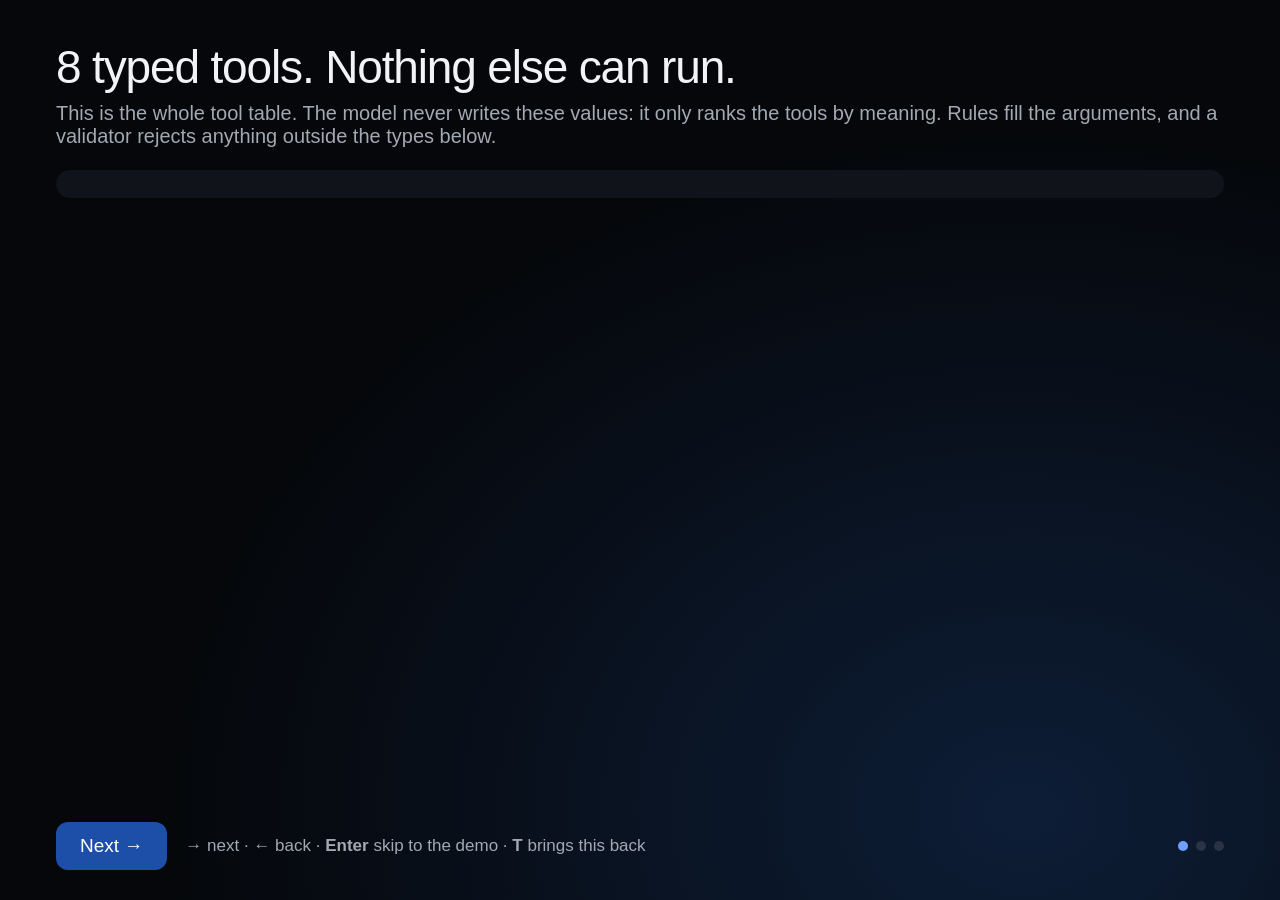
==== commit dd386183: "Type-safe assistant: voice input, UI and README updates" ====
--- a/apps/typed-assistant/index.html
+++ b/apps/typed-assistant/index.html
@@ -75,23 +75,60 @@
 #details .sig{font:13px/1.55 var(--mono);color:#cfe0ff;margin-bottom:8px}
 #details p{font-size:13.5px;line-height:1.55;color:var(--faint);margin:0}
 
-/* Step 1: the 8 actions, full screen, before the live demo */
-#intro{position:fixed;inset:0;background:radial-gradient(ellipse at 80% 90%,#0d1d36,#05070a 60%);padding:44px 56px;display:flex;flex-direction:column;z-index:5;overflow:auto}
+/* Intro for a dev audience: 3 steps, → / ← */
+#intro{position:fixed;inset:0;background:radial-gradient(ellipse at 80% 90%,#0d1d36,#05070a 60%);padding:40px 56px 30px;display:flex;flex-direction:column;z-index:5;overflow:auto}
 body.started #intro{display:none}
-#intro h1{font-size:50px}
-#intro .sub{font-size:21px;max-width:1100px}
-.toolgrid{display:grid;grid-template-columns:repeat(4,1fr);gap:16px;margin-top:30px}
-.tcard{background:var(--surface);border-radius:16px;padding:20px 22px}
-.tcard .nm{display:flex;align-items:center;gap:10px;font-size:24px;font-weight:500}
-.tcard .ic{font-size:26px}
-.tcard .what{font-size:16px;color:var(--muted);margin-top:6px}
-.tcard .params{margin:14px 0 0;padding:0;list-style:none;display:grid;gap:6px}
-.tcard .params li{font-size:15.5px;color:#dfe3e8}
-.tcard .params b{font:600 14px var(--mono);color:var(--blue);margin-right:6px}
-.tcard .params small{color:var(--faint);margin-left:4px}
-.tcard .ex{margin-top:14px;font-size:15.5px;color:var(--green)}
-.introfoot{margin-top:auto;padding-top:24px;display:flex;align-items:center;gap:18px;font-size:18px;color:var(--muted)}
-.introfoot button{background:#1d4ea8;border-radius:12px;padding:14px 26px;font-size:20px;color:#fff}
+#intro h1{font-size:46px}
+#intro .sub{font-size:20px;max-width:1250px}
+.step{display:none;flex-direction:column;flex:1;min-height:0}
+.step.on{display:flex}
+.code{font:15px/1.6 var(--mono);color:#dfe3e8;white-space:pre-wrap;word-break:break-word}
+.code .kw{color:#c792ea}.code .fn{color:var(--blue)}.code .ty{color:#7fd6c9}.code .s{color:var(--green)}.code .n{color:var(--yellow)}.code .c{color:var(--faint)}.code .k{color:#ffb38a}
+.aliases{margin-top:22px;background:var(--surface);border-radius:14px;padding:14px 20px;font-size:17px}
+.toolgrid{display:grid;grid-template-columns:repeat(4,1fr);gap:14px;margin-top:14px}
+.tcard{background:var(--surface);border-radius:14px;padding:18px 20px}
+.tcard .code{font-size:16.5px;line-height:1.55}
+.tcard .ex{margin-top:12px;font-size:16px;color:var(--muted)}
+.tcard .ex b{color:var(--green);font-weight:500}
+.deep{display:grid;grid-template-columns:1fr 1fr;gap:22px;margin-top:26px}
+.panel{background:var(--surface);border-radius:16px;padding:20px 24px}
+.panel h3{margin:0 0 12px;font-size:16px;font-weight:600;color:var(--muted)}
+.panel .code{font-size:17px}
+.panel ul{margin:0;padding-left:20px;font-size:17px;line-height:1.6;color:#dfe3e8}
+.flow{display:grid;gap:22px;margin-top:40px}
+.lane{display:flex;align-items:stretch;gap:10px}
+.lane .tag{width:130px;flex:none;align-self:center;font-size:21px;color:var(--muted)}
+.node{background:var(--surface);border-radius:14px;padding:20px 24px;font-size:23px;line-height:1.35;flex:1}
+.node b{display:block;font-weight:500;color:var(--ink)}
+.node small{display:block;color:var(--muted);font-size:17.5px;margin-top:6px}
+.node.m{background:#13233d}.node.v{background:#2a1f3d}.node.ok{background:#14301f}
+.arrow{align-self:center;color:var(--faint);font-size:26px}
+.lane.off{opacity:.35}
+.introfoot{margin-top:auto;padding-top:22px;display:flex;align-items:center;gap:18px;font-size:17px;color:var(--muted)}
+.introfoot button{background:#1d4ea8;border-radius:12px;padding:13px 24px;font-size:19px;color:#fff}
+.dots{display:flex;gap:8px;margin-left:auto}.dots i{width:10px;height:10px;border-radius:50%;background:#2a3343}.dots i.on{background:var(--blue)}
+/* voice */
+.vbtn{display:flex;align-items:center;gap:10px;background:var(--surface);border-radius:999px;padding:10px 18px;font-size:16px;color:var(--muted);white-space:nowrap}
+.vbtn.on{background:#2a1f3d;color:#fff;box-shadow:0 0 0 2px #a78bfa inset}
+.vbtn.na{opacity:.6}
+.hd-right{display:flex;gap:10px;align-items:flex-start}
+#mic{display:none;background:#3b2a5c;border-radius:var(--radius);padding:0 22px;font-size:26px}
+body.voice #mic{display:block}
+#mic.rec{background:#b3261e;animation:pulse 1.2s infinite}
+@keyframes pulse{50%{box-shadow:0 0 0 8px #b3261e44}}
+.listen{display:flex;align-items:center;gap:22px}
+.meter{display:flex;align-items:center;gap:5px;height:70px}
+.meter i{width:9px;border-radius:5px;background:#a78bfa;height:6px;transition:height .08s}
+.listen .lt{font-size:30px}
+.listen .ls{font-size:17px;color:var(--muted);margin-top:6px}
+.heard{margin-bottom:20px;display:grid;gap:10px}
+.heard small{font-size:15px;color:var(--faint)}
+.heard div{font-size:21px;color:var(--muted)}
+.heard q{color:var(--ink);font-size:27px;quotes:"“" "”"}
+.heard .agree{color:var(--green)}.heard .differ{color:var(--yellow)}
+.chip .snd{margin-left:auto;font-size:13px;color:#cbb8ff;display:none}
+.chip.sound .snd{display:inline}
+.chip.sound:not(.ok):not(.clarify){box-shadow:0 0 0 2px #a78bfa inset;color:#fff}
 /* Step 2: the same 8 actions as a strip; the chosen one lights up */
 .strip h2,.home h2{margin:0 0 12px;font-size:16px;font-weight:600;color:var(--muted)}
 .strip{margin-bottom:24px}
@@ -107,29 +144,48 @@
 </style>
 </head>
 <body>
-<section id="intro" aria-label="What this assistant can do">
-  <h1>This assistant can only do 8 things</h1>
-  <p class="sub">Each action has typed values: a fixed list of choices, a number range, or text. Whatever you say, the model picks one of these 8 by meaning, and every value is checked before anything runs.</p>
-  <div class="toolgrid" id="toolgrid"></div>
-  <div class="introfoot"><button id="start">Try it →</button><span>Press <b>Enter</b> or <b>→</b> to start · <b>T</b> brings this back</span></div>
+<section id="intro" aria-label="How the assistant works">
+  <div class="step on" data-step="0">
+    <h1>8 typed tools. Nothing else can run.</h1>
+    <p class="sub">This is the whole tool table. The model never writes these values: it only ranks the tools by meaning. Rules fill the arguments, and a validator rejects anything outside the types below.</p>
+    <div class="aliases code" id="aliases"></div>
+    <div class="toolgrid" id="toolgrid"></div>
+  </div>
+  <div class="step" data-step="1">
+    <h1>One tool, three views</h1>
+    <p class="sub">The JSON Schema is what you would hand an LLM tool API. Here no LLM reads it: the schema is enforced in code, and the examples become one vector per tool.</p>
+    <div class="deep">
+      <div class="panel"><h3>JSON Schema (function-calling format)</h3><div class="code" id="deepSchema"></div></div>
+      <div style="display:grid;gap:22px;align-content:start">
+        <div class="panel"><h3>Tool prototype = one 768-D vector</h3><div class="code" id="deepProto"></div></div>
+        <div class="panel"><h3>Validator: the only gate to execute()</h3><ul id="deepRules"></ul></div>
+      </div>
+    </div>
+  </div>
+  <div class="step" data-step="2">
+    <h1>Per message: one embedding, then plain code</h1>
+    <p class="sub">Text and voice land in the same 768-D space, so the same 8 prototypes work for both.</p>
+    <div class="flow" id="flow"></div>
+  </div>
+  <div class="introfoot"><button id="start">Try it →</button><span><b>→</b> next · <b>←</b> back · <b>Enter</b> skip to the demo · <b>T</b> brings this back</span><div class="dots" id="dots"><i class="on"></i><i></i><i></i></div></div>
 </section>
 <header>
   <div><h1>Say it. Get a typed call.</h1><p class="sub">EmbeddingGemma 2 picks the action by meaning, then every value is checked against its type. Nothing invalid ever runs.</p></div>
-  <div class="status" id="status"><i></i><span id="statusText">running locally on CPU · offline</span></div>
+  <div class="hd-right"><button class="vbtn" id="vbtn" aria-pressed="false">🎙 <span id="vtext">Voice off</span></button><div class="status" id="status"><i></i><span id="statusText">running locally on CPU · offline</span></div></div>
 </header>
 <main>
   <section>
-    <div class="ask"><textarea id="box" rows="1" placeholder="Tell the house what to do…" aria-label="Command" autofocus></textarea><button id="go" aria-label="Run">Run</button></div>
+    <div class="ask"><textarea id="box" rows="1" placeholder="Tell the house what to do…" aria-label="Command" autofocus></textarea><button id="mic" aria-label="Speak">🎙</button><button id="go" aria-label="Run">Run</button></div>
     <div class="pending" id="pending"><span id="pendingText"></span><button id="cancelPending">cancel</button></div>
     <div class="examples" id="examples"></div>
     <div class="card" id="card"><p class="empty">Type a command, or pick an example above.<br>The answer is always a valid call, a question, or “not sure”.</p></div>
   </section>
   <section class="home"><div class="strip"><h2>It picks one of these 8 actions</h2><div class="chips" id="chips"></div></div><h2>The house</h2><div class="tiles" id="home"></div></section>
 </main>
-<div class="foot"><span><kbd>Enter</kbd> run · <kbd>Alt</kbd>+<kbd>1</kbd>–<kbd>6</kbd> examples · <kbd>Esc</kbd> clear · <kbd>T</kbd> the 8 actions · <kbd>D</kbd> details</span><button id="reset">Reset the house</button></div>
+<div class="foot"><span><kbd>Enter</kbd> run · <kbd>Alt</kbd>+<kbd>1</kbd>–<kbd>6</kbd> examples · <kbd>Esc</kbd> clear · <kbd>T</kbd> intro · <kbd>D</kbd> details · <kbd>V</kbd> voice on/off · voice on: <kbd>Enter</kbd> on an empty box or <kbd>Alt</kbd>+<kbd>V</kbd> talks · <kbd>L</kbd> English/Malayalam</span><button id="reset">Reset the house</button></div>
 
 <aside id="details" aria-label="Details">
-  <div><h4>Typed call as JSON</h4><pre id="dJson">—</pre><h4>How each value was filled</h4><table id="dTrace"></table><h4>Action scores (cosine similarity)</h4><table id="dRank"></table><p id="dFoot"></p></div>
+  <div><h4>Typed call as JSON</h4><pre id="dJson">—</pre><h4>How each value was filled</h4><table id="dTrace"></table><h4>Action scores (cosine similarity)</h4><table id="dRank"></table><div id="dVoiceWrap" hidden><h4>From the sound alone (audio encoder, no words)</h4><table id="dVoice"></table></div><p id="dFoot"></p></div>
   <div><h4>The only 8 actions it can take</h4><div id="dSigs"></div></div>
 </aside>
 
@@ -142,31 +198,97 @@
 const EXAMPLES = ["set the bedroom AC to 22 in cool mode", "bedroom light off aakku", "അമ്മയ്ക്ക് മെസ്സേജ് അയക്കൂ ഞാൻ വൈകും",
                   "set AC to 40", "turn on the light", "what's the weather in Kochi"];
 const ICON = {set_light: "💡", set_ac: "❄️", set_timer: "⏲️", play_music: "🎵", send_message: "💬", set_reminder: "⏰", lock_door: "🔒", order_food: "🍛"};
-const SAY = {set_light: "“turn off the bedroom light”", set_ac: "“bedroom AC to 22, cool”", set_timer: "“timer for 10 minutes”", play_music: "“play some melody”",
-             send_message: "“tell Amma I’ll be late”", set_reminder: "“remind me at 7:30 pm to call Achan”", lock_door: "“lock the back door”", order_food: "“order 2 biryani”"};
-// Turn schema types into plain words: "a" | "b" → a / b, int[16..30] → 16–30, str → any text, bool → on / off.
-function plain(type) {
-  if (type.includes('|')) return [...type.matchAll(/"([^"]+)"/g)].map(m => m[1]).join(' / ');
-  const r = type.match(/int\[(\d+)\.\.(\d+)\]/); if (r) return `number ${r[1]}–${r[2]}`;
-  return ({str: 'any text', bool: 'on / off', '"HH:MM"': 'time, e.g. 19:30'})[type] || type;
-}
-function renderTools(tools) {
-  $("toolgrid").innerHTML = tools.map(t => `<div class="tcard"><div class="nm"><span class="ic">${ICON[t.name] || "•"}</span>${esc(NAMES[t.name] || t.name)}</div>
-    <div class="what">${esc(t.description)}</div>
-    <ul class="params">${t.params.map(p => `<li><b>${esc(p.name)}</b>${esc(plain(p.type))}${p.required ? "" : "<small>(optional)</small>"}</li>`).join("")}</ul>
-    <div class="ex">${SAY[t.name] || ""}</div></div>`).join("");
-  $("chips").innerHTML = tools.map(t => `<div class="chip" data-t="${t.name}"><span class="ic">${ICON[t.name] || "•"}</span>${esc(NAMES[t.name] || t.name)}</div>`).join("");
+let INFO = null, VOICE = null;
+let pending = null, lastQuery = "", state = null, flash = [], ctrl = null, seq = 0, lastEffect = null;
+
+/* ---------- intro: the tool table as code ---------- */
+const span = (c, t) => `<span class="${c}">${t}</span>`;
+const lit = vals => `${span("ty", "Literal")}[${vals.map(v => span("s", esc(JSON.stringify(v)))).join(", ")}]`;
+const enumVals = type => [...type.matchAll(/"([^"]+)"/g)].map(m => m[1]);
+let ALIASES = {};   // enum type string used by 2+ tools -> alias name (Room)
+function pyType(p) {
+  if (ALIASES[p.type]) return [span("ty", ALIASES[p.type]), ""];
+  if (p.type.includes("|")) return [lit(enumVals(p.type)), ""];
+  const r = p.type.match(/int\[(\d+)\.\.(\d+)\]/);
+  if (r) return [span("ty", "int"), `${r[1]}–${r[2]}`];
+  if (p.type === '"HH:MM"') return [span("ty", "str"), '"HH:MM", 24 h'];
+  return [span("ty", p.type), ""];
+}
+function pySig(t) {
+  const lines = t.params.map(p => {
+    const [ty, note] = pyType(p);
+    const opt = p.required ? "" : ` | ${span("kw", "None")} = ${span("kw", "None")}`;
+    return `    ${esc(p.name)}: ${ty}${opt},${note ? "  " + span("c", "# " + esc(note)) : ""}`;
+  });
+  return `${span("kw", "def")} ${span("fn", t.name)}(\n${lines.join("\n")}\n):\n    ${span("c", '"""' + esc(t.description) + '"""')}`;
+}
+function hlJson(o) {
+  // Pretty JSON with arrays on one line, so a whole schema fits on a projector slide.
+  const pretty = (v, ind) => Array.isArray(v) ? "[" + v.map(x => JSON.stringify(x)).join(", ") + "]"
+    : v && typeof v === "object" ? "{\n" + Object.entries(v).map(([k, x]) => ind + "  " + JSON.stringify(k) + ": " + pretty(x, ind + "  ")).join(",\n") + "\n" + ind + "}"
+    : JSON.stringify(v);
+  return esc(pretty(o, ""))
+    .replace(/(&quot;[^&]*?&quot;)(\s*:)/g, (m, k, c) => span("k", k) + c)
+    .replace(/: (&quot;.*?&quot;)/g, (m, v) => ": " + span("s", v))
+    .replace(/(\[|, |\n\s+)(&quot;[^&]*?&quot;)(?=[,\]\n])/g, (m, pre, v) => pre + span("s", v))
+    .replace(/: (-?\d+)/g, (m, n) => ": " + span("n", n))
+    .replace(/: (true|false)/g, (m, b) => ": " + span("kw", b));
+}
+function renderIntro(i) {
+  const tools = i.tools, count = {};
+  tools.forEach(t => t.params.forEach(p => { if (p.type.includes("|")) count[p.type] = (count[p.type] || 0) + 1; }));
+  ALIASES = {};
+  tools.forEach(t => t.params.forEach(p => { if (count[p.type] > 1) ALIASES[p.type] = p.name[0].toUpperCase() + p.name.slice(1); }));
+  $("aliases").innerHTML = Object.entries(ALIASES).map(([ty, nm]) => `${span("ty", nm)} = ${lit(enumVals(ty))}  ${span("c", "# shared by " + count[ty] + " tools")}`).join("\n")
+    + `\n${span("c", "# Every call is checked against these types before execute(). Missing or out of range → a question, never a guess.")}`;
+  $("toolgrid").innerHTML = tools.map(t => `<div class="tcard"><div class="code">${pySig(t)}</div>
+    <div class="ex">${t.examples.length} example phrases, e.g. <b>“${esc(t.examples[0])}”</b></div></div>`).join("");
+  // deep dive: set_ac
+  const t = tools.find(x => x.name === "set_ac") || tools[0];
+  $("deepSchema").innerHTML = hlJson(t.schema);
+  const ex = t.examples.slice(0, 3).map(e => "    " + span("s", esc(JSON.stringify(e))) + ",").join("\n");
+  $("deepProto").innerHTML = `examples = [\n${ex}\n    ${span("c", `# … ${t.examples.length} in all, some Manglish and Malayalam`)}\n]\n`
+    + `v = ${span("fn", "mean")}(${span("fn", "embed")}(${span("s", JSON.stringify(i.prefix))} + e) ${span("kw", "for")} e ${span("kw", "in")} examples)\n`
+    + `proto = ${span("fn", "normalize")}(${span("fn", "normalize")}(v) + ${span("n", i.desc_weight)} * ${span("fn", "embed")}(description))\n`
+    + `${span("c", `# at run time: scores = protos @ embed(message)   (8 × ${i.dims} dot products)`)}`;
+  $("deepRules").innerHTML = t.params.map(p => {
+    const r = p.type.match(/int\[(\d+)\.\.(\d+)\]/);
+    const rule = p.type.includes("|") ? `one of ${enumVals(p.type).length} values` : r ? `an int from ${r[1]} to ${r[2]}` : p.type;
+    return `<li><span class="mono">${esc(p.name)}</span> must be ${esc(rule)}${p.required ? `; if missing it asks <i>“${esc(p.ask)}”</i>` : "; optional, left out if not said"}</li>`;
+  }).join("") + `<li>“set AC to 40” → <i>“Temperature must be between 16 and 30; you said 40.”</i> Nothing runs.</li><li>Zero issues is the only path to <span class="mono">execute()</span>.</li>`;
+  renderFlow();
+}
+function renderFlow() {
+  if (!INFO) return;
+  const i = INFO, v = VOICE && VOICE.ok ? VOICE : null, off = v ? "" : " off";
+  const n = (cls, b, sm) => `<div class="node ${cls}"><b>${b}</b>${sm ? `<small>${sm}</small>` : ""}</div>`, ar = `<span class="arrow">→</span>`;
+  $("flow").innerHTML =
+    `<div class="lane"><span class="tag">⌨️ Text</span>${n("", "Your words", "English, Manglish, Malayalam")}${ar}${n("m", "EmbeddingGemma 2 text", "LiteRT-LM int8, 165 MB, ~85 ms on CPU")}${ar}${n("m", `${i.dims}-D vector · cosine vs ${i.tools.length} prototypes`, `confident if top ≥ ${i.min_score} and ≥ ${i.min_gap} ahead of #2`)}</div>`
+    + `<div class="lane${off}"><span class="tag">🎙 Sound</span>${n("", "Your voice", "16 kHz mono, no words")}${ar}${n("v", "EmbeddingGemma 2 audio encoder", "300M, PyTorch CPU, ~0.55 s")}${ar}${n("v", "Same 768-D space · same 8 tools", v ? `confident if top ≥ ${v.min_score} and ≥ ${v.min_gap} ahead · picks the action` : "voice server off")}</div>`
+    + `<div class="lane${off}"><span class="tag">🎙 Words</span>${n("", "Your voice", "the same clip")}${ar}${n("v", "Whisper " + (v ? v.whisper : "base"), "int8, ~0.6 s, vocabulary hint for Amma / Achan / sadya")}${ar}${n("", "Transcript joins the text lane", "it supplies the values: 22, bedroom, cool")}</div>`
+    + `<div class="lane"><span class="tag">Then</span>${n("", "Fill arguments", `regex for numbers and times · EN/Manglish/ML lexicon · enum by embedding (lead ≥ ${i.enum_gap})`)}${ar}${n("", "Validate against the schema", "type, range, enum, required")}${ar}${n("ok", "✅ run · ❓ ask · 🤷 not sure", "never an invalid call")}</div>`;
+}
+let step = 0;
+function goStep(k) {
+  step = Math.max(0, Math.min(2, k));
+  document.querySelectorAll(".step").forEach(el => el.classList.toggle("on", +el.dataset.step === step));
+  document.querySelectorAll("#dots i").forEach((d, j) => d.classList.toggle("on", j === step));
+  $("start").textContent = step < 2 ? "Next →" : "Try it →";
+}
+function start() { document.body.classList.add("started"); box.focus(); }
+function showIntro() { document.body.classList.remove("started"); goStep(0); $("start").focus(); }
+$("start").onclick = () => step < 2 ? goStep(step + 1) : start();
+function renderChips(tools) {
+  $("chips").innerHTML = tools.map(t => `<div class="chip" data-t="${t.name}"><span class="ic">${ICON[t.name] || "•"}</span>${esc(NAMES[t.name] || t.name)}<span class="snd">🎧 sound</span></div>`).join("");
 }
 function lightChips(d) {
+  const snd = d.voice && d.voice.sound.confident ? d.voice.sound.ranked[0].tool : null;
   document.querySelectorAll(".chip").forEach(c => {
     const t = c.dataset.t;
-    c.className = "chip" + (d.status === "ok" && t === d.tool ? " ok" : d.status === "clarify" && t === d.tool ? " clarify" : d.status === "unsure" && d.options.includes(t) ? " maybe" : "");
+    c.className = "chip" + (d.status === "ok" && t === d.tool ? " ok" : d.status === "clarify" && t === d.tool ? " clarify" : d.status === "unsure" && (d.options || []).includes(t) ? " maybe" : "")
+      + (t === snd ? " sound" : "");
   });
 }
-function start() { document.body.classList.add("started"); box.focus(); }
-function showTools() { document.body.classList.remove("started"); $("start").focus(); }
-$("start").onclick = start;
-let pending = null, lastQuery = "", state = null, flash = [], ctrl = null, seq = 0, lastEffect = null;
 
 $("examples").innerHTML = EXAMPLES.map((t, i) => `<button data-i="${i}"><kbd>${i + 1}</kbd>${esc(t)}</button>`).join("");
 $("examples").addEventListener("click", e => { const b = e.target.closest("button"); if (b) runText(EXAMPLES[+b.dataset.i]); });
@@ -182,11 +304,24 @@
   const ms = d.cached ? "" : ` · ${Math.round(d.ms.total)} ms on this CPU`;
   return d.tool && d.score != null ? `Picked <b>${esc(NAMES[d.tool] || d.tool)}</b> by meaning (score ${d.score.toFixed(2)})${ms}` : (ms ? ms.slice(3) : "");
 }
+function heardHtml(v) {
+  if (!v) return "";
+  const top = v.sound.ranked[0], name = NAMES[top.tool] || top.tool;
+  const snd = !v.sound.confident ? `<span class="differ">not confident</span> (best ${esc(name)} ${top.score.toFixed(2)}, ${esc(v.sound.reason)})`
+    : v.used === "sound" ? `<b>${esc(name)}</b> ${top.score.toFixed(2)} · <span class="agree">the words alone were unsure, so the sound picked the action</span>`
+    : v.agree ? `<b>${esc(name)}</b> ${top.score.toFixed(2)} · <span class="agree">agrees ✓</span>`
+    : `<b>${esc(name)}</b> ${top.score.toFixed(2)} · <span class="differ">differs from the words</span>`;
+  return `<div class="heard"><div>🎙 Heard <q>${esc(v.transcript || "…")}</q> <small>Whisper, ${v.stt_ms} ms</small></div>`
+    + `<div>🎧 From the sound alone, no words: ${snd} <small>${v.sound_ms} ms</small></div></div>`;
+}
 function render(d) {
-  let h = "";
-  if (d.status === "ok") {
+  let h = heardHtml(d.voice);
+  if (d.status === "unheard") {
+    card.className = "card unsure";
+    h += `<div class="verdict">🙉 Didn’t catch any words, nothing ran</div><p class="question">Try again a little closer to the mic.</p>`;
+  } else if (d.status === "ok") {
     card.className = "card ok";
-    h = `<div class="verdict">✅ Valid call, it ran</div><div class="call">${callHtml(d.tool, d.args)}</div>`
+    h += `<div class="verdict">✅ Valid call, it ran</div><div class="call">${callHtml(d.tool, d.args)}</div>`
       + (d.effect ? `<div class="done">${esc(d.effect)}</div>` : "") + `<div class="meta">${meta(d)}</div>`;
     lastEffect = d.effect;
   } else if (d.status === "clarify") {
@@ -194,21 +329,22 @@
     const bad = d.issues.filter(i => i.kind !== "missing").map(i => i.field);
     const missing = d.issues.filter(i => i.kind === "missing").map(i => i.field).filter(f => !bad.includes(f));
     const shown = Object.fromEntries(Object.entries(d.args).filter(([k]) => !bad.includes(k)));
-    h = `<div class="verdict">❓ Needs one more thing, nothing ran</div><p class="question">${esc(d.question)}</p>`
+    h += `<div class="verdict">❓ Needs one more thing, nothing ran</div><p class="question">${esc(d.question)}</p>`
       + (d.options.length ? `<div class="opts">${d.options.map(o => `<button data-answer="${esc(o)}">${esc(o)}</button>`).join("")}</div>` : "")
       + `<div class="partial">${callHtml(d.tool, shown, [...bad, ...missing])}</div><div class="meta">${meta(d)}</div>`;
   } else {
     card.className = "card unsure";
-    h = `<div class="verdict">🤷 Not sure what you want, nothing ran</div><p class="question">Did you mean…</p>`
+    h += `<div class="verdict">🤷 Not sure what you want, nothing ran</div><p class="question">Did you mean…</p>`
       + `<div class="opts">${d.options.map(o => `<button data-tool="${esc(o)}">${esc(NAMES[o] || o)}</button>`).join("")}</div>`
       + `<div class="meta">None of the 8 actions is a confident match.</div>`;
   }
   card.innerHTML = h;
   card.querySelectorAll("[data-answer]").forEach(b => b.onclick = () => answer(b.dataset.answer));
   card.querySelectorAll("[data-tool]").forEach(b => b.onclick = () => chooseTool(b.dataset.tool));
+  if (d.voice && d.voice.text) { box.value = d.voice.text; grow(); if (!pending) lastQuery = d.voice.text; }
   if (d.status === "clarify") {
     pending = {tool: d.tool, args: d.args, field: d.issues[0].field};
-    $("pendingText").textContent = `Answering ${NAMES[d.tool] || d.tool}: type the ${d.issues[0].field}, pick an option, or type a new command.`;
+    $("pendingText").textContent = `Answering ${NAMES[d.tool] || d.tool}: ${voiceOn ? "say" : "type"} the ${d.issues[0].field}, pick an option, or give a new command.`;
     $("pending").classList.add("on"); box.select();
   } else clearPending();
   if (d.status === "ok") flash = [TILE[d.tool] || "last", "last"];
@@ -220,6 +356,9 @@
   $("dJson").textContent = d.json ? JSON.stringify(d.json, null, 2) : "No call yet: " + (d.status === "clarify" ? "waiting for an answer." : "action not chosen.");
   $("dTrace").innerHTML = (d.trace || []).map(t => `<tr><td>${esc(t.field)}</td><td>${esc(t.how)}</td><td>${esc(t.value)}</td></tr>`).join("") || "<tr><td>—</td></tr>";
   $("dRank").innerHTML = (d.ranked || []).slice(0, 4).map(r => `<tr><td>${esc(r.tool)}</td><td>${r.score.toFixed(3)}</td></tr>`).join("");
+  $("dVoiceWrap").hidden = !d.voice;
+  if (d.voice) $("dVoice").innerHTML = d.voice.sound.ranked.slice(0, 4).map(r => `<tr><td>${esc(r.tool)}</td><td>${r.score.toFixed(3)}</td></tr>`).join("")
+    + `<tr><td>${d.voice.sound.confident ? "confident" : "not confident"}</td><td>${esc(d.voice.sound.reason)}</td></tr><tr><td>clip</td><td>${d.voice.seconds} s · Whisper ${d.voice.stt_ms} ms · audio encoder ${d.voice.sound_ms} ms · language ${esc(d.voice.lang)}</td></tr>`;
 }
 function clearPending() { pending = null; $("pending").classList.remove("on"); }
 
@@ -252,7 +391,8 @@
   } catch (e) { if (e.name !== "AbortError") setStatus("err", "local model server not reachable"); }
 }
 function run() {
-  const text = box.value.trim(); if (!text) return;
+  const text = box.value.trim();
+  if (!text) { if (voiceOn) toggleListen(); return; }
   if (pending) call({q: text, tool: pending.tool, prev: JSON.stringify(pending.args), field: pending.field});
   else { lastQuery = text; call({q: text}); }
 }
@@ -260,38 +400,165 @@
 function answer(t) { box.value = t; grow(); run(); }
 function chooseTool(tool) { clearPending(); box.value = lastQuery; grow(); call({q: lastQuery, tool}); }
 function setStatus(kind, msg) { $("status").className = "status " + kind; $("statusText").textContent = msg || (kind === "busy" ? "embedding on CPU…" : "running locally on CPU · offline"); }
+
+/* ---------- voice: a toggle, off by default; typing works the same either way ---------- */
+let voiceOn = false, lang = "en", rec = null, speaking = false;
+function voiceLabel() {
+  const b = $("vbtn");
+  b.classList.toggle("on", voiceOn); b.classList.toggle("na", !(VOICE && VOICE.ok));
+  b.setAttribute("aria-pressed", voiceOn);
+  $("vtext").textContent = !voiceOn ? "Voice off" : `Voice on · ${lang === "ml" ? "മലയാളം" : "English"}`;
+  if (!voiceOn && !(VOICE && VOICE.ok)) $("vtext").textContent = "Voice off (server not running)";
+}
+async function checkVoice() {
+  try { VOICE = await (await fetch("/api/voice")).json(); } catch { VOICE = {ok: false}; }
+  voiceLabel(); renderFlow();
+  return VOICE.ok;
+}
+async function toggleVoice() {
+  if (!voiceOn && !(await checkVoice())) {
+    voiceOn = false; voiceLabel();
+    $("vtext").textContent = "Voice server not running · typing still works";
+    return;
+  }
+  voiceOn = !voiceOn; document.body.classList.toggle("voice", voiceOn);
+  if (!voiceOn) { stopListen(true); speechSynthesis.cancel(); }
+  voiceLabel(); box.focus();
+}
+function say(text, then) {
+  if (!voiceOn || !("speechSynthesis" in window) || !text) { then && then(); return; }
+  speechSynthesis.cancel();
+  const u = new SpeechSynthesisUtterance(text), vs = speechSynthesis.getVoices();
+  u.voice = vs.find(v => /en-IN/i.test(v.lang)) || vs.find(v => /^en/i.test(v.lang) && v.localService) || null;
+  u.rate = 1.05; speaking = true;
+  u.onend = u.onerror = () => { speaking = false; then && then(); };
+  speechSynthesis.speak(u);
+}
+function spoken(d) {
+  const nice = t => String(t).replace(/°C/g, " degrees").replace(/ min\b/g, " minutes").replace(/×/g, "").replace(/\s+/g, " ");
+  const list = q => q.replace(/\(([\d]+)–([\d]+)[^)]*\)/, "$1 to $2").replace(/ \/ ([^/]+)$/, " or $1").replace(/ \/ /g, ", ");
+  if (d.status === "ok") return "Done. " + nice(d.effect || "");
+  if (d.status === "clarify") return list(d.question);
+  if (d.status === "unheard") return "Sorry, I didn't catch that.";
+  return `Not sure. Did you mean ${NAMES[d.options[0]] || d.options[0]}, or ${NAMES[d.options[1]] || d.options[1]}?`;
+}
+function listenCard(title, sub) {
+  card.className = "card";
+  card.innerHTML = `<div class="listen"><div class="meter" id="meter">${"<i></i>".repeat(14)}</div><div><div class="lt">${title}</div><div class="ls">${sub}</div></div></div>`;
+}
+function toggleListen() { rec ? stopListen(false) : startListen(); }
+async function startListen() {
+  if (!voiceOn || rec) return;
+  speechSynthesis.cancel();
+  let stream;
+  try { stream = await navigator.mediaDevices.getUserMedia({audio: {channelCount: 1, echoCancellation: true, noiseSuppression: true}}); }
+  catch (e) { listenCard("Microphone blocked", "Allow the mic for this page (lock icon in the address bar), then press Enter again."); return; }
+  const ac = new AudioContext(), src = ac.createMediaStreamSource(stream), node = ac.createScriptProcessor(2048, 1, 1);
+  rec = {stream, ac, src, node, chunks: [], rate: ac.sampleRate, t0: performance.now(), heard: false, lastLoud: 0, floor: 0.004, levels: Array(14).fill(6)};
+  $("mic").classList.add("rec");
+  listenCard("Listening…", `Speak now. It stops when you pause. ${lang === "ml" ? "Malayalam" : "English"} words, any language for the sound.`);
+  const bars = [...document.querySelectorAll("#meter i")];
+  node.onaudioprocess = e => {
+    if (!rec) return;
+    const x = e.inputBuffer.getChannelData(0); rec.chunks.push(new Float32Array(x));
+    let sum = 0; for (let i = 0; i < x.length; i++) sum += x[i] * x[i];
+    const rms = Math.sqrt(sum / x.length), now = performance.now() - rec.t0;
+    if (now < 300) rec.floor = Math.max(rec.floor, rms * 1.5);          // first 0.3 s: learn the room noise
+    const loud = rms > Math.max(0.015, rec.floor * 2.5);
+    if (loud) { rec.heard = true; rec.lastLoud = now; }
+    rec.levels.push(Math.min(70, 6 + rms * 900)); rec.levels.shift();          // scrolling level meter
+    bars.forEach((b, i) => b.style.height = rec.levels[i] + "px");
+    if ((rec.heard && now - rec.lastLoud > 900) || now > 10000) stopListen(false);
+    else if (!rec.heard && now > 6000) stopListen(true, "Didn’t hear anything", "Press Enter and speak a little louder.");
+  };
+  src.connect(node); node.connect(ac.destination);
+}
+function stopListen(cancel, title, sub) {
+  if (!rec) return;
+  const r = rec; rec = null;
+  r.node.disconnect(); r.src.disconnect(); r.stream.getTracks().forEach(t => t.stop()); r.ac.close();
+  $("mic").classList.remove("rec");
+  if (cancel) { if (title) listenCard(title, sub); return; }
+  send(toWav(r.chunks, r.rate));
+}
+function toWav(chunks, rate) {
+  const n = chunks.reduce((a, c) => a + c.length, 0), all = new Float32Array(n);
+  let o = 0; for (const c of chunks) { all.set(c, o); o += c.length; }
+  const ratio = rate / 16000, m = Math.floor(n / ratio), pcm = new Int16Array(m);
+  for (let i = 0; i < m; i++) {           // average each window: a cheap low-pass before downsampling
+    const a = Math.floor(i * ratio), b = Math.min(n, Math.floor((i + 1) * ratio)); let s = 0;
+    for (let j = a; j < b; j++) s += all[j];
+    pcm[i] = Math.max(-1, Math.min(1, s / Math.max(1, b - a))) * 32767;
+  }
+  const buf = new ArrayBuffer(44 + m * 2), v = new DataView(buf), w = (p, s) => [...s].forEach((c, i) => v.setUint8(p + i, c.charCodeAt(0)));
+  w(0, "RIFF"); v.setUint32(4, 36 + m * 2, true); w(8, "WAVEfmt "); v.setUint32(16, 16, true); v.setUint16(20, 1, true); v.setUint16(22, 1, true);
+  v.setUint32(24, 16000, true); v.setUint32(28, 32000, true); v.setUint16(32, 2, true); v.setUint16(34, 16, true); w(36, "data"); v.setUint32(40, m * 2, true);
+  new Int16Array(buf, 44).set(pcm);
+  return new Blob([buf], {type: "audio/wav"});
+}
+async function send(wav) {
+  listenCard("Thinking…", "Audio encoder reads the meaning of the sound · Whisper writes the words · both on this CPU");
+  document.querySelectorAll("#meter i").forEach(b => b.style.height = "6px");
+  const p = {lang};
+  if (pending) Object.assign(p, {tool: pending.tool, prev: JSON.stringify(pending.args), field: pending.field});
+  setStatus("busy", "listening on CPU…");
+  try {
+    const r = await fetch("/api/hear?" + new URLSearchParams(p), {method: "POST", body: wav, headers: {"Content-Type": "audio/wav"}});
+    const d = await r.json();
+    if (!r.ok) throw new Error(d.error || r.status);
+    render(d); setStatus("");
+    // Spoken reply. After a question, listen again for the answer: a real back-and-forth.
+    say(spoken(d), () => { if (voiceOn && (d.status === "clarify" || d.status === "unheard")) setTimeout(startListen, 250); });
+  } catch (e) { setStatus("err", "voice server not reachable"); listenCard("Voice server not reachable", "Typing still works. Start it with apps/typed-assistant/run.sh."); }
+}
+$("vbtn").onclick = toggleVoice;
+$("mic").onclick = toggleListen;
 
 /* ---------- keys ---------- */
 // Grow the input with long commands (e.g. Malayalam sentences) instead of scrolling inside it.
 function grow() { box.style.height = 'auto'; box.style.height = box.scrollHeight + 4 + 'px'; }
 box.addEventListener('input', grow);
 $("go").onclick = run;
-box.addEventListener("keydown", e => { if (e.key === "Enter" && !e.shiftKey && !e.isComposing) { e.preventDefault(); run(); } });
+box.addEventListener("keydown", e => { if (e.key === "Enter" && !e.shiftKey && !e.isComposing) { e.preventDefault(); rec ? stopListen(false) : run(); } });
 document.addEventListener("keydown", e => {
+  const typing = document.activeElement === box && box.value !== "";
+  const k = e.key.toLowerCase();
   if (!document.body.classList.contains("started")) {
-    if (["Enter", "ArrowRight", " "].includes(e.key)) { e.preventDefault(); start(); }
+    if (e.key === "ArrowRight" || e.key === " ") { e.preventDefault(); step < 2 ? goStep(step + 1) : start(); }
+    else if (e.key === "ArrowLeft") { e.preventDefault(); goStep(step - 1); }
+    else if (e.key === "Enter") { e.preventDefault(); start(); }
     return;
   }
-  if ((e.key === "t" || e.key === "T") && document.activeElement !== box) { e.preventDefault(); showTools(); return; }
+  if (e.altKey && k === "v") { e.preventDefault(); voiceOn ? toggleListen() : toggleVoice(); return; }
+  if (!typing && !e.altKey && !e.ctrlKey && !e.metaKey) {
+    if (k === "t") { e.preventDefault(); showIntro(); return; }
+    if (k === "v") { e.preventDefault(); toggleVoice(); return; }
+    if (k === "l" && voiceOn) { e.preventDefault(); lang = lang === "en" ? "ml" : "en"; voiceLabel(); return; }
+    if (k === "d") { e.preventDefault(); document.body.classList.toggle("details"); return; }
+  }
   if (e.altKey && /^[1-6]$/.test(e.key)) { e.preventDefault(); runText(EXAMPLES[+e.key - 1]); }
-  else if (e.key === "Escape") { clearPending(); document.body.classList.remove("details"); box.value = ""; box.focus(); }
-  else if ((e.key === "d" || e.key === "D") && document.activeElement !== box) { e.preventDefault(); document.body.classList.toggle("details"); }
-  else if (e.altKey && (e.key === "d" || e.key === "D")) { e.preventDefault(); document.body.classList.toggle("details"); }
+  else if (e.key === "Escape") { stopListen(true); speechSynthesis.cancel(); clearPending(); document.body.classList.remove("details"); box.value = ""; grow(); box.focus(); }
+  else if (e.altKey && k === "d") { e.preventDefault(); document.body.classList.toggle("details"); }
   else if (e.key === "/" && document.activeElement !== box) { e.preventDefault(); box.focus(); }
 });
 $("cancelPending").onclick = () => { clearPending(); box.focus(); };
 $("reset").onclick = async () => { const r = await fetch("/api/reset"); lastEffect = null; renderHome(await r.json()); clearPending(); };
 
 fetch("/api/info").then(r => r.json()).then(i => {
-  renderTools(i.tools);
+  INFO = i; renderIntro(i); renderChips(i.tools);
   $("dSigs").innerHTML = i.tools.map(t => `<div class="sig">${esc(t.name)}(${t.params.map(p => esc(p.name) + ": " + esc(p.type) + (p.required ? "" : " = None")).join(", ")})</div>`).join("");
   $("dFoot").textContent = `One ${i.dims}-D embedding per message, compared with ${i.tools.length} action prototypes (description + ${i.examples} example phrases). Confident when the top score is ≥ ${i.min_score} and ≥ ${i.min_gap} ahead of #2. Model ${i.model}, loaded in ${i.load_s} s. Nothing leaves this laptop.`;
 }).catch(() => {});
 fetch("/api/state").then(r => r.json()).then(s => { if (!state) renderHome(s); }).catch(() => setStatus("err", "local model server not reachable"));
+goStep(0);
+checkVoice();
+if ("speechSynthesis" in window) speechSynthesis.getVoices();   // voices load async in Chromium
 const pre = new URLSearchParams(location.search);
 if (pre.get("intro") === "0" || pre.get("q")) document.body.classList.add("started");
+if (pre.get("step")) goStep(+pre.get("step"));
 if (pre.get("q")) runText(pre.get("q"));
 if (pre.get("details") === "1") document.body.classList.add("details");
+if (pre.get("voice") === "1") checkVoice().then(ok => ok && toggleVoice());
 </script>
 </body>
 </html>
